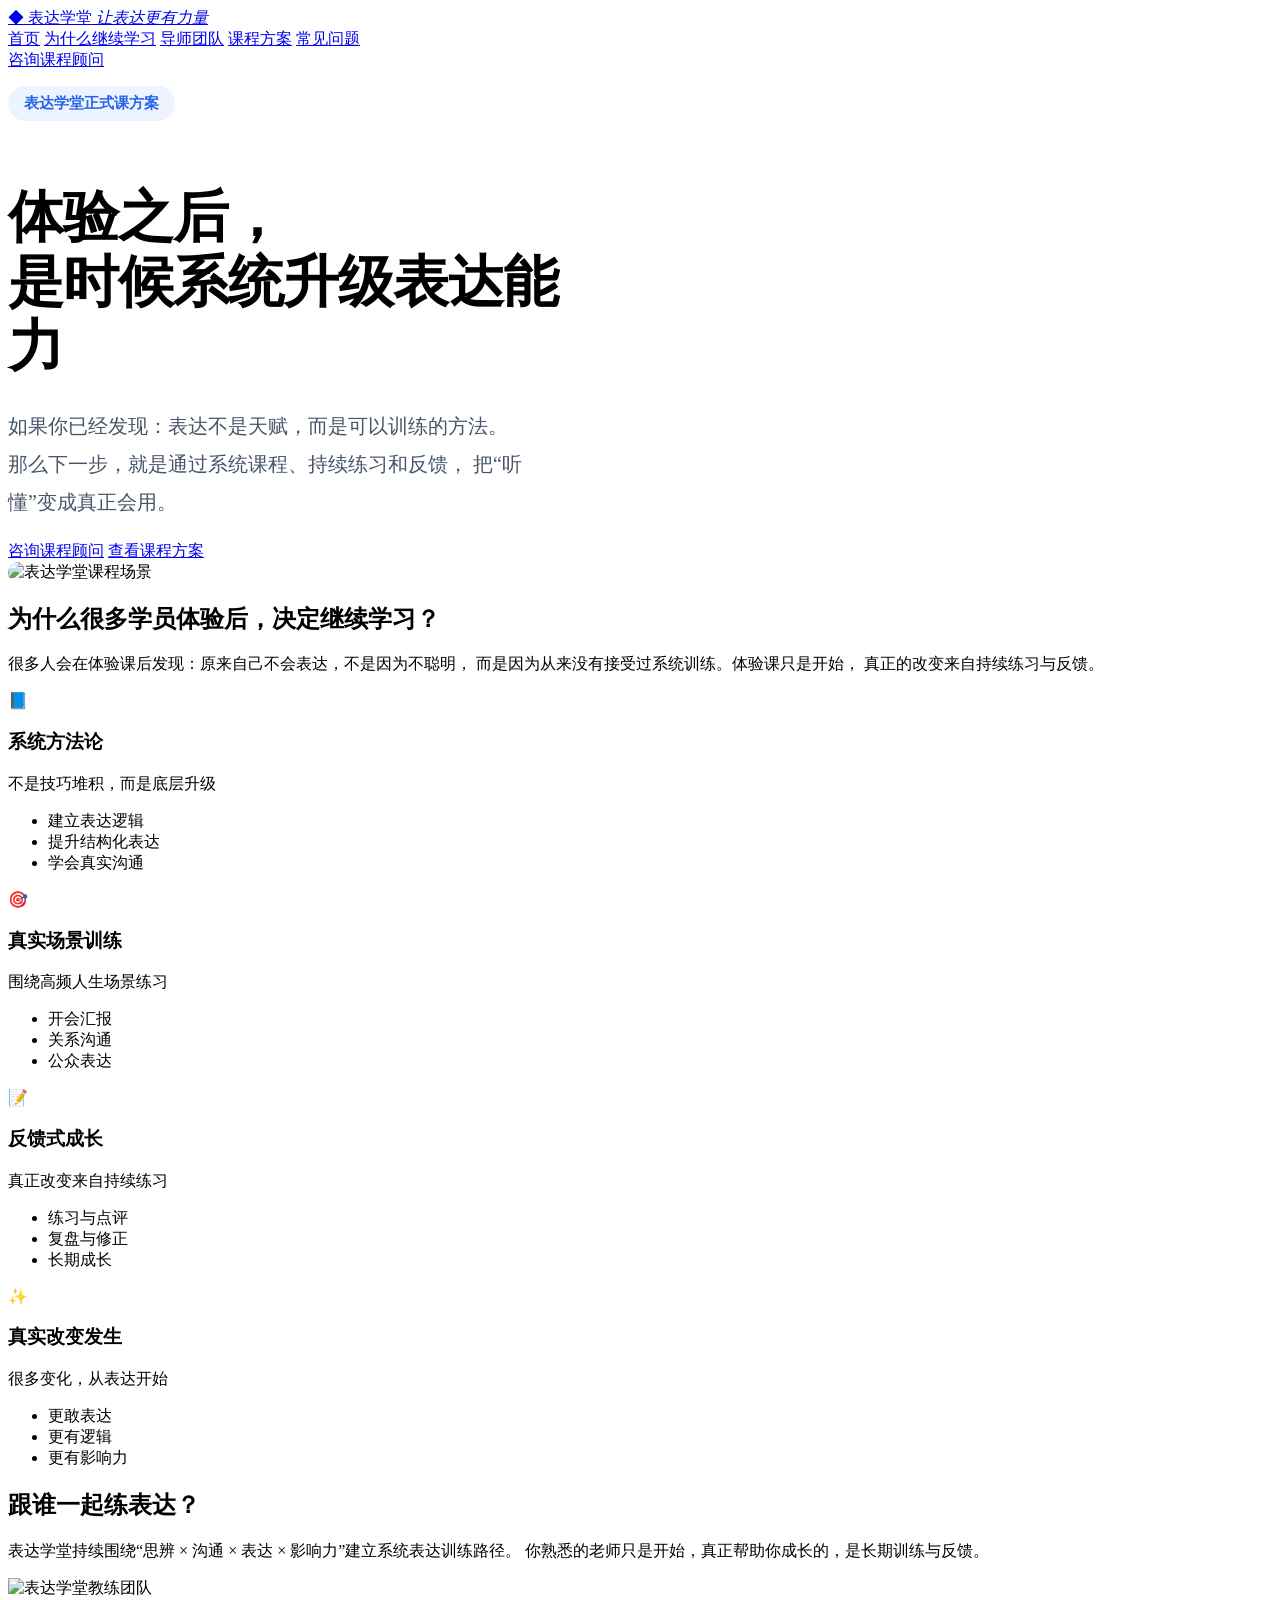
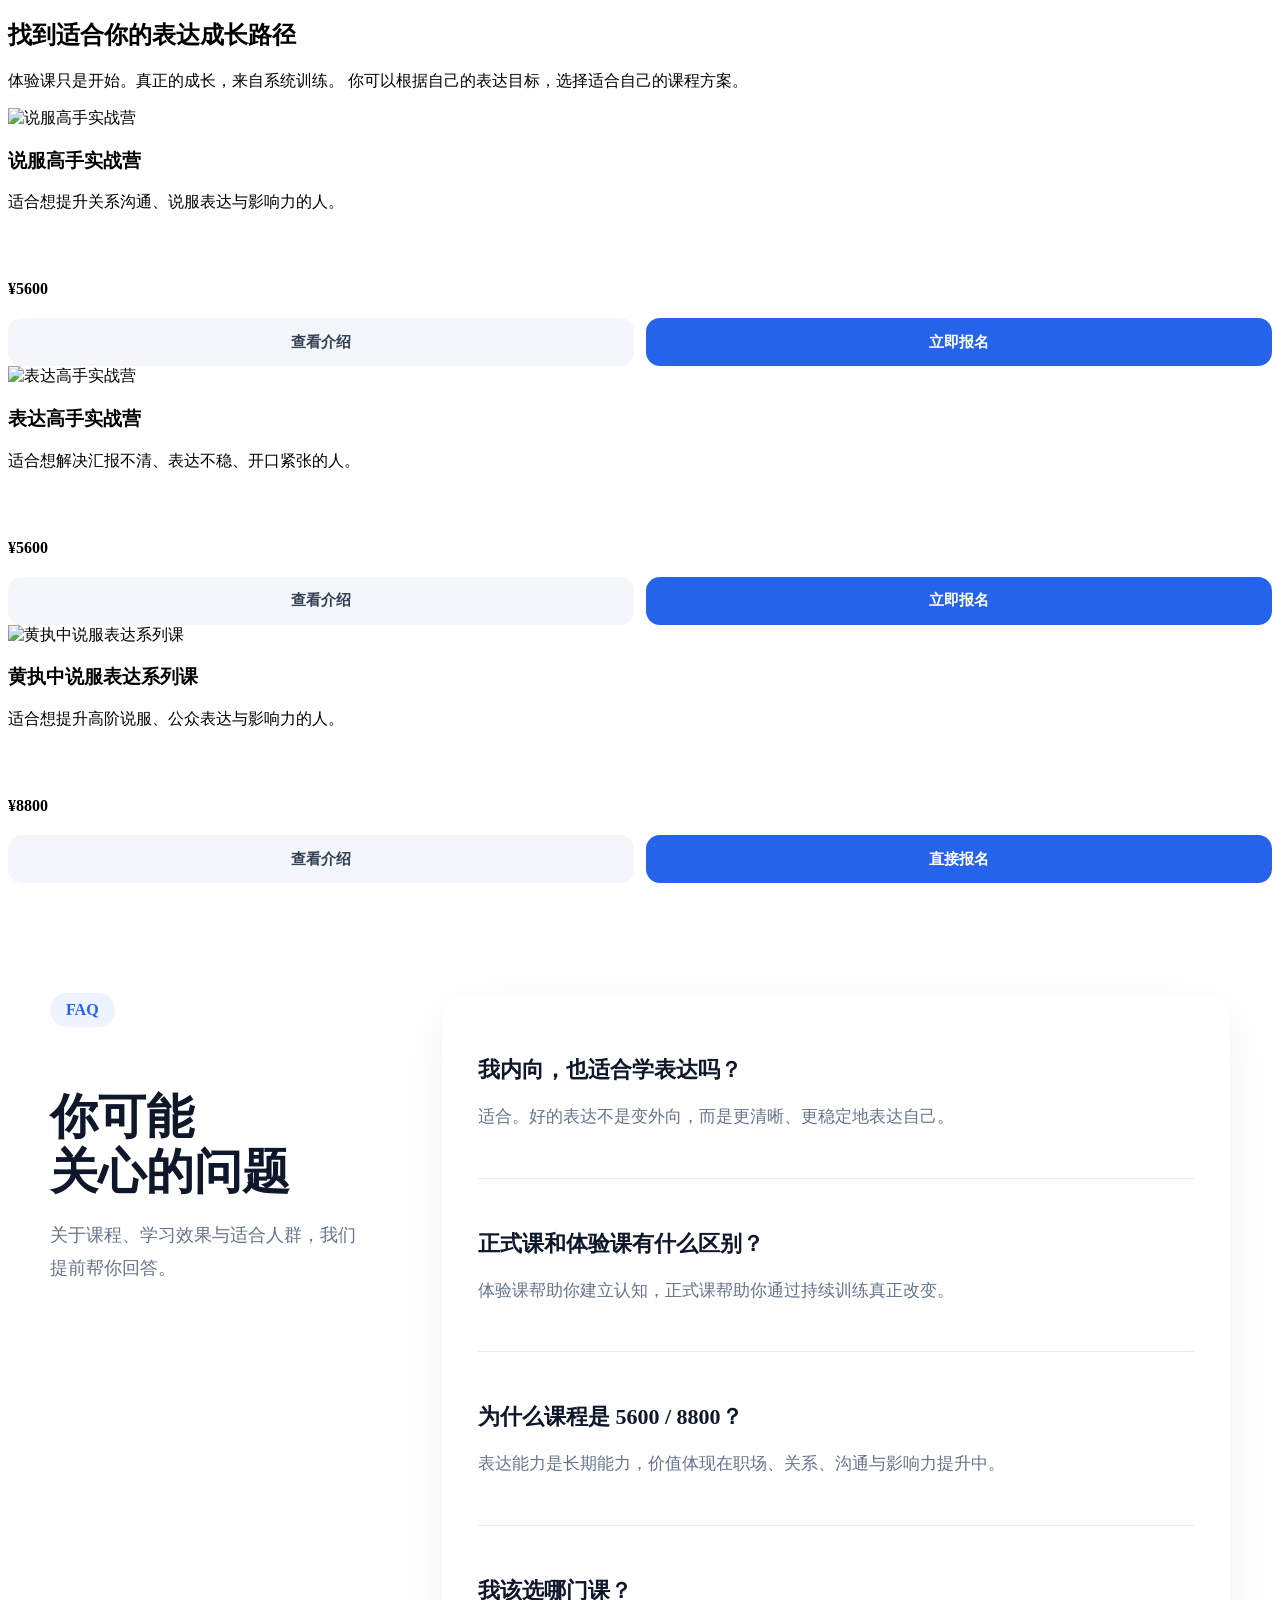
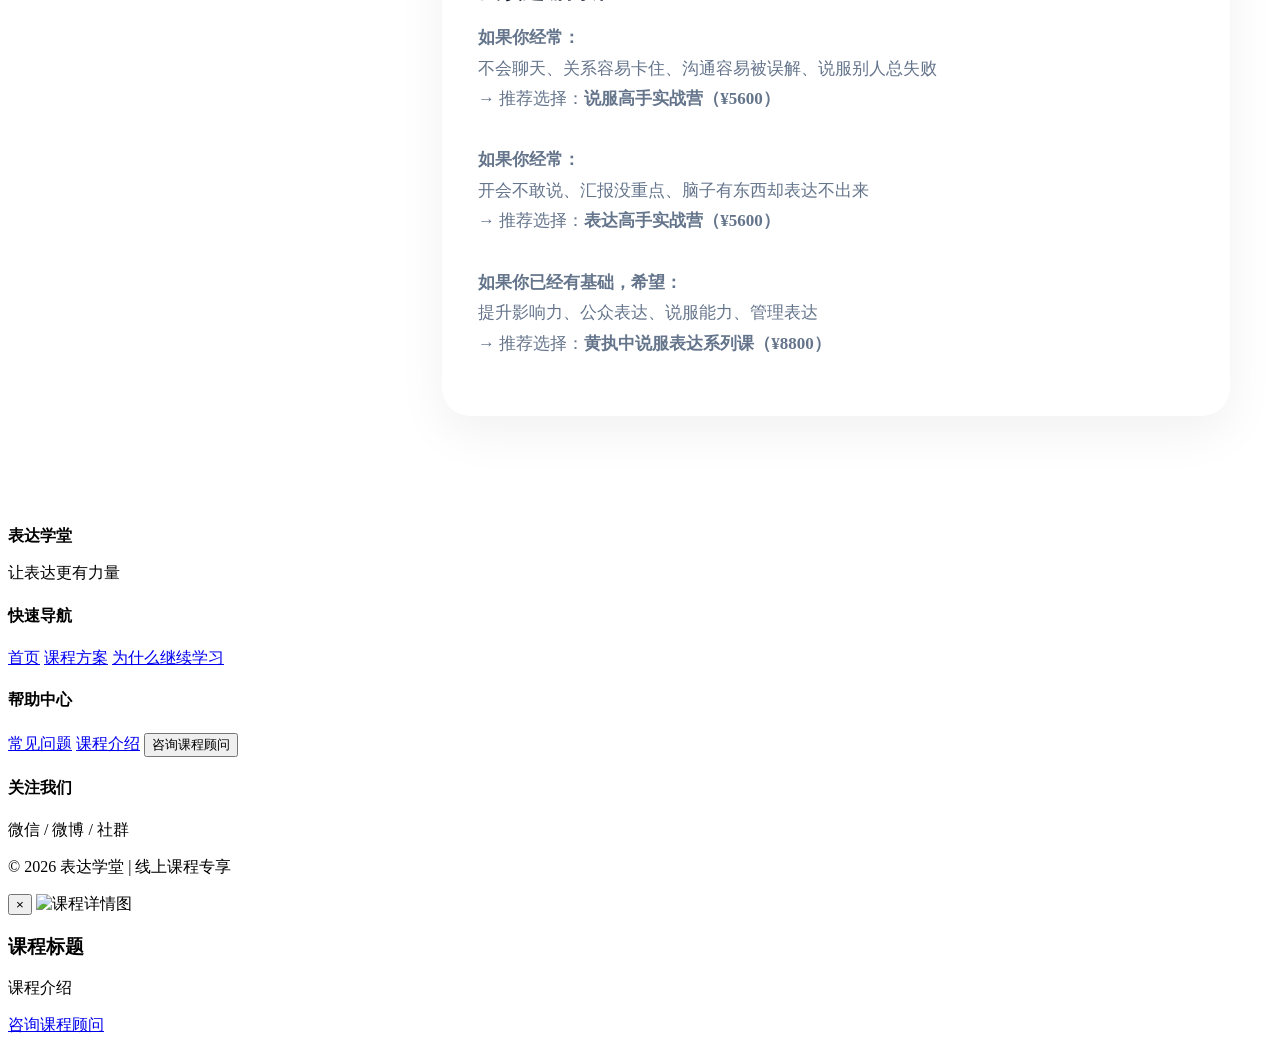
==== day3/index.html @ 8e0f0b2e "Create index.html" ====
<!DOCTYPE html>
<html lang="zh-CN">
<head>
  <meta charset="UTF-8" />
  <meta name="viewport" content="width=device-width, initial-scale=1.0" />
  <title>表达学堂｜表达成长课程方案</title>
  <link rel="stylesheet" href="css/style.css" />

  <style>
    .hero {
      align-items: center;
      gap: 80px;
    }

    .hero-text {
      max-width: 560px;
    }

    .hero-tag {
      display: inline-block;
      margin-bottom: 18px;
      padding: 8px 16px;
      border-radius: 999px;
      background: #eef4ff;
      color: #2563eb;
      font-weight: 700;
      font-size: 15px;
    }

    .hero-text h1 {
      font-size: 56px;
      line-height: 1.15;
      letter-spacing: -1px;
      margin-bottom: 28px;
    }

    .hero-text > p:not(.hero-tag) {
      font-size: 20px;
      line-height: 1.9;
      color: #475569;
      max-width: 520px;
    }

    .hero-img img {
      border-radius: 28px;
    }

    #wechatModal {
      position: fixed;
      inset: 0;
      background: rgba(0,0,0,.55);
      display: none;
      justify-content: center;
      align-items: center;
      z-index: 9999;
    }

    #wechatModal.show {
      display: flex;
    }

    #wechatModal .qr-modal {
      width: 420px;
      max-width: 92%;
      background: #fff;
      border-radius: 20px;
      padding: 36px;
      text-align: center;
      position: relative;
      box-shadow: 0 20px 60px rgba(0,0,0,.15);
    }

    #wechatModal h2 {
      font-size: 30px;
      margin-bottom: 12px;
      color: #111827;
    }

    .qr-subtitle {
      color: #6b7280;
      line-height: 1.8;
      margin-bottom: 24px;
    }

    .wechat-qr {
      width: 260px;
      border-radius: 20px;
      margin: 0 auto 20px;
      display: block;
      box-shadow: 0 8px 30px rgba(0,0,0,.08);
    }

    .scan-tip {
      background: #f4f7ff;
      padding: 16px;
      border-radius: 14px;
      line-height: 1.8;
      margin-bottom: 16px;
    }

    .safe-tip {
      color: #6b7280;
      font-size: 14px;
    }

    .course-card .card-actions {
      display: grid;
      grid-template-columns: 1fr 1fr;
      gap: 12px;
      margin-top: 20px;
    }

    .course-card .card-actions button,
    .course-card .card-actions a {
      min-height: 48px;
      border-radius: 14px;
      display: flex;
      align-items: center;
      justify-content: center;
      text-decoration: none;
      font-weight: 700;
      border: none;
      cursor: pointer;
      font-size: 15px;
    }

    .course-card .card-actions button {
      background: #f3f6fb;
      color: #334155;
    }

    .course-card .card-actions a {
      background: #2563eb;
      color: #fff;
    }

    .course-card .course-body p {
      min-height: 72px;
    }

    .faq {
      max-width: 1180px;
      margin: 110px auto;
      padding: 0 24px;
    }

    .faq-wrap {
      display: grid;
      grid-template-columns: 320px 1fr;
      gap: 72px;
      align-items: start;
    }

    .faq-tag {
      display: inline-block;
      padding: 8px 16px;
      background: #eef4ff;
      color: #2563eb;
      border-radius: 999px;
      font-weight: 700;
      margin-bottom: 22px;
    }

    .faq-left h2 {
      font-size: 48px;
      line-height: 1.15;
      margin-bottom: 20px;
      color: #0f172a;
    }

    .faq-left p {
      font-size: 18px;
      line-height: 1.8;
      color: #64748b;
    }

    .faq-list {
      background: #fff;
      border-radius: 28px;
      padding: 12px 36px;
      box-shadow: 0 16px 50px rgba(15,23,42,.06);
    }

    .faq-row {
      padding: 28px 0;
      border-bottom: 1px solid #e5eaf3;
    }

    .faq-row:last-child {
      border-bottom: none;
    }

    .faq-row h3 {
      font-size: 22px;
      margin-bottom: 10px;
      color: #0f172a;
    }

    .faq-row p {
      font-size: 17px;
      line-height: 1.8;
      color: #64748b;
    }

    @media (max-width: 900px) {
      .hero {
        gap: 40px;
      }

      .hero-text h1 {
        font-size: 40px;
      }

      .faq-wrap {
        grid-template-columns: 1fr;
        gap: 32px;
      }

      .faq-left h2 {
        font-size: 38px;
      }
    }
  </style>
</head>

<body>
  <header class="topbar">
    <div class="nav-wrap">
      <a class="brand" href="#home">
        <span class="brand-icon">◆</span>
        <span>表达学堂</span>
        <em>让表达更有力量</em>
      </a>

      <nav class="nav">
        <a href="#home">首页</a>
        <a href="#about">为什么继续学习</a>
        <a href="#cases">导师团队</a>
        <a href="#courses">课程方案</a>
        <a href="#faq">常见问题</a>
      </nav>

      <a class="login-btn" href="javascript:void(0)" onclick="openWechat()">咨询课程顾问</a>
    </div>
  </header>

  <main id="home">
    <section class="hero">
      <div class="hero-text">
        <p class="hero-tag">表达学堂正式课方案</p>

        <h1>体验之后，<br>是时候系统升级表达能力</h1>

        <p>
          如果你已经发现：表达不是天赋，而是可以训练的方法。
          那么下一步，就是通过系统课程、持续练习和反馈，
          把“听懂”变成真正会用。
        </p>

        <div class="hero-actions">
          <a class="primary-btn" href="javascript:void(0)" onclick="openWechat()">咨询课程顾问</a>
          <a class="ghost-btn" href="#courses">查看课程方案</a>
        </div>
      </div>

      <div class="hero-img">
        <img src="images/home-banner.jpg" alt="表达学堂课程场景">
      </div>
    </section>

    <section class="about" id="about">
      <h2>为什么很多学员体验后，决定继续学习？</h2>

      <p class="section-desc">
        很多人会在体验课后发现：原来自己不会表达，不是因为不聪明，
        而是因为从来没有接受过系统训练。体验课只是开始，
        真正的改变来自持续练习与反馈。
      </p>

      <div class="features">
        <div class="feature">
          <span>📘</span>
          <h3>系统方法论</h3>
          <p>不是技巧堆积，而是底层升级</p>
          <ul>
            <li>建立表达逻辑</li>
            <li>提升结构化表达</li>
            <li>学会真实沟通</li>
          </ul>
        </div>

        <div class="feature">
          <span>🎯</span>
          <h3>真实场景训练</h3>
          <p>围绕高频人生场景练习</p>
          <ul>
            <li>开会汇报</li>
            <li>关系沟通</li>
            <li>公众表达</li>
          </ul>
        </div>

        <div class="feature">
          <span>📝</span>
          <h3>反馈式成长</h3>
          <p>真正改变来自持续练习</p>
          <ul>
            <li>练习与点评</li>
            <li>复盘与修正</li>
            <li>长期成长</li>
          </ul>
        </div>

        <div class="feature">
          <span>✨</span>
          <h3>真实改变发生</h3>
          <p>很多变化，从表达开始</p>
          <ul>
            <li>更敢表达</li>
            <li>更有逻辑</li>
            <li>更有影响力</li>
          </ul>
        </div>
      </div>
    </section>

    <section class="coach-team" id="cases">
      <h2>跟谁一起练表达？</h2>

      <p class="section-desc">
        表达学堂持续围绕“思辨 × 沟通 × 表达 × 影响力”建立系统表达训练路径。
        你熟悉的老师只是开始，真正帮助你成长的，是长期训练与反馈。
      </p>

      <div class="coach-team-card">
        <img src="images/coach-team.jpg" alt="表达学堂教练团队">
      </div>
    </section>

    <section class="courses" id="courses">
      <h2>找到适合你的表达成长路径</h2>

      <p class="section-desc">
        体验课只是开始。真正的成长，来自系统训练。
        你可以根据自己的表达目标，选择适合自己的课程方案。
      </p>

      <div class="course-grid">
        <article class="course-card">
          <img src="images/shuofu.jpg" alt="说服高手实战营">
          <div class="course-body">
            <h3>说服高手实战营</h3>
            <p>适合想提升关系沟通、说服表达与影响力的人。</p>
            <strong>¥5600</strong>

            <div class="card-actions">
              <button onclick="openCourse(0)">查看介绍</button>
              <a href="https://s.bluedothub.cn/VM5bxbV" target="_blank">立即报名</a>
            </div>
          </div>
        </article>

        <article class="course-card">
          <img src="images/biaoda.jpg" alt="表达高手实战营">
          <div class="course-body">
            <h3>表达高手实战营</h3>
            <p>适合想解决汇报不清、表达不稳、开口紧张的人。</p>
            <strong>¥5600</strong>

            <div class="card-actions">
              <button onclick="openCourse(1)">查看介绍</button>
              <a href="https://s.bluedothub.cn/Vd4vapV" target="_blank">立即报名</a>
            </div>
          </div>
        </article>

        <article class="course-card">
          <img src="images/huang.jpg" alt="黄执中说服表达系列课">
          <div class="course-body">
            <h3>黄执中说服表达系列课</h3>
            <p>适合想提升高阶说服、公众表达与影响力的人。</p>
            <strong>¥8800</strong>

            <div class="card-actions">
              <button onclick="openCourse(2)">查看介绍</button>
              <a href="https://s.bluedothub.cn/Ea4LaaK" target="_blank">直接报名</a>
            </div>
          </div>
        </article>
      </div>
    </section>

    <section class="faq" id="faq">
      <div class="faq-wrap">
        <div class="faq-left">
          <span class="faq-tag">FAQ</span>
          <h2>你可能<br>关心的问题</h2>
          <p>关于课程、学习效果与适合人群，我们提前帮你回答。</p>
        </div>

        <div class="faq-list">
          <div class="faq-row">
            <h3>我内向，也适合学表达吗？</h3>
            <p>适合。好的表达不是变外向，而是更清晰、更稳定地表达自己。</p>
          </div>

          <div class="faq-row">
            <h3>正式课和体验课有什么区别？</h3>
            <p>体验课帮助你建立认知，正式课帮助你通过持续训练真正改变。</p>
          </div>

          <div class="faq-row">
            <h3>为什么课程是 5600 / 8800？</h3>
            <p>表达能力是长期能力，价值体现在职场、关系、沟通与影响力提升中。</p>
          </div>

<div class="faq-row">
  <h3>我该选哪门课？</h3>

  <p>
    <strong>如果你经常：</strong><br>
    不会聊天、关系容易卡住、沟通容易被误解、说服别人总失败<br>
    → 推荐选择：<strong>说服高手实战营（¥5600）</strong>
    <br><br>

    <strong>如果你经常：</strong><br>
    开会不敢说、汇报没重点、脑子有东西却表达不出来<br>
    → 推荐选择：<strong>表达高手实战营（¥5600）</strong>
    <br><br>

    <strong>如果你已经有基础，希望：</strong><br>
    提升影响力、公众表达、说服能力、管理表达<br>
    → 推荐选择：<strong>黄执中说服表达系列课（¥8800）</strong>
  </p>
</div>

        </div>
      </div>
    </section>
  </main>

  <footer class="footer" id="contact">
    <div class="footer-brand">
      <strong>表达学堂</strong>
      <p>让表达更有力量</p>
    </div>

    <div>
      <h4>快速导航</h4>
      <a href="#home">首页</a>
      <a href="#courses">课程方案</a>
      <a href="#about">为什么继续学习</a>
    </div>

    <div>
      <h4>帮助中心</h4>
      <a href="#faq">常见问题</a>
      <a href="#courses">课程介绍</a>
     <button
  id="modalBuy"
  class="primary-btn"
  type="button"
  onclick="event.preventDefault(); event.stopPropagation(); closeCourse(); openWechat();">
  咨询课程顾问
</button>
    </div>

    <div>
      <h4>关注我们</h4>
      <p>微信 / 微博 / 社群</p>
    </div>

    <p class="copyright">© 2026 表达学堂 | 线上课程专享</p>
  </footer>

  <div class="modal" id="courseModal" aria-hidden="true">
    <div class="modal-card">
      <button class="modal-close" onclick="closeCourse()">×</button>
      <img id="modalImage" src="images/shuofu-detail.jpg" alt="课程详情图">
      <h3 id="modalTitle">课程标题</h3>
      <p id="modalText">课程介绍</p>
      <a id="modalBuy" class="primary-btn" href="javascript:void(0)" onclick="openWechat()">咨询课程顾问</a>
    </div>
  </div>

  <div class="modal" id="wechatModal" aria-hidden="true">
    <div class="modal-card qr-modal">
      <button class="modal-close" onclick="closeWechat()">×</button>

      <h2>添加课程顾问</h2>

      <p class="qr-subtitle">
        咨询适合你的课程方案<br>
        获取学习建议与报名指引
      </p>

      <img src="images/wechat-qr.png" alt="课程顾问二维码" class="wechat-qr">

      <div class="scan-tip">
        <strong>扫码方式：</strong><br>
        微信扫码添加<br>
        或长按保存二维码后微信识别
      </div>

      <div class="safe-tip">🔒 仅用于课程咨询，不会骚扰</div>
    </div>
  </div>

  <script src="js/script.js"></script>

  <script>
    function openWechat() {
      const modal = document.getElementById('wechatModal');
      modal.classList.add('show');
      modal.setAttribute('aria-hidden', 'false');
    }

    function closeWechat() {
      const modal = document.getElementById('wechatModal');
      modal.classList.remove('show');
      modal.setAttribute('aria-hidden', 'true');
    }

    window.addEventListener('click', function(e) {
      const wechatModal = document.getElementById('wechatModal');
      if (e.target === wechatModal) {
        closeWechat();
      }
    });
  </script>
</body>
</html>
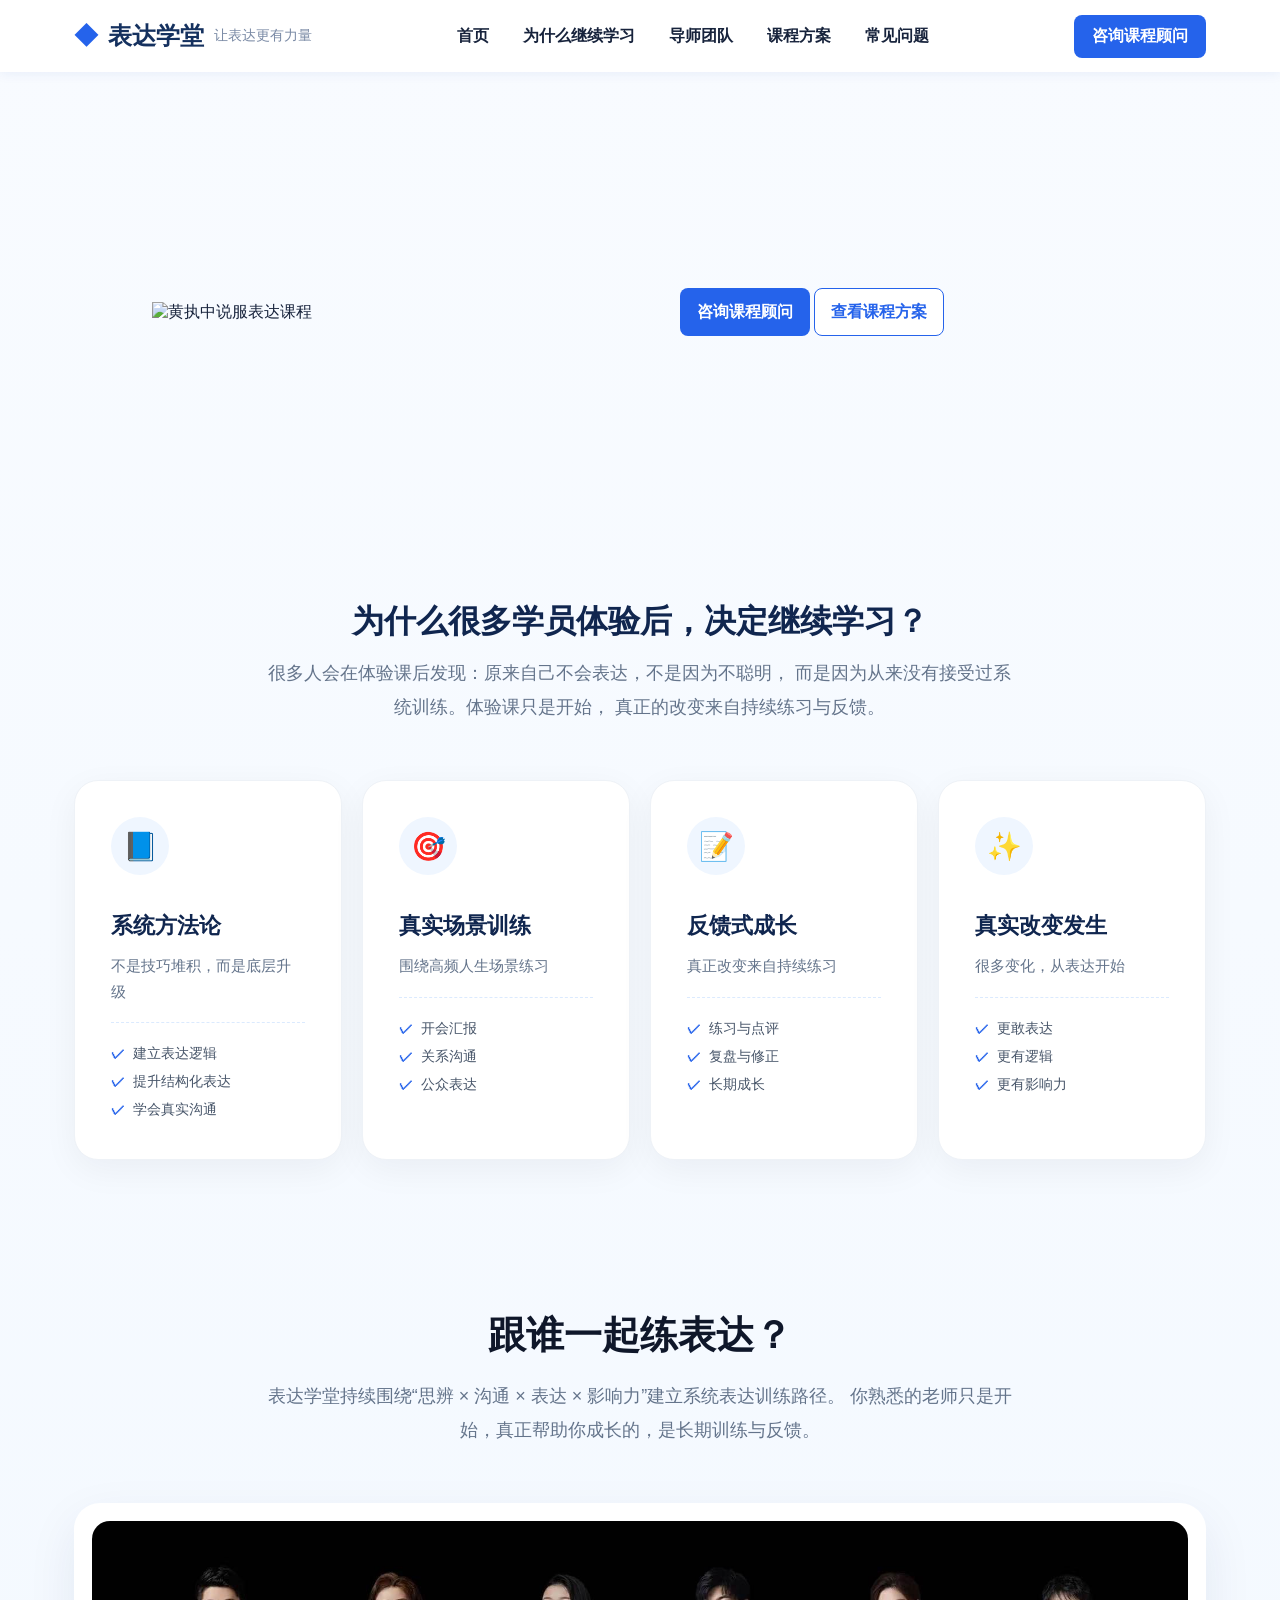
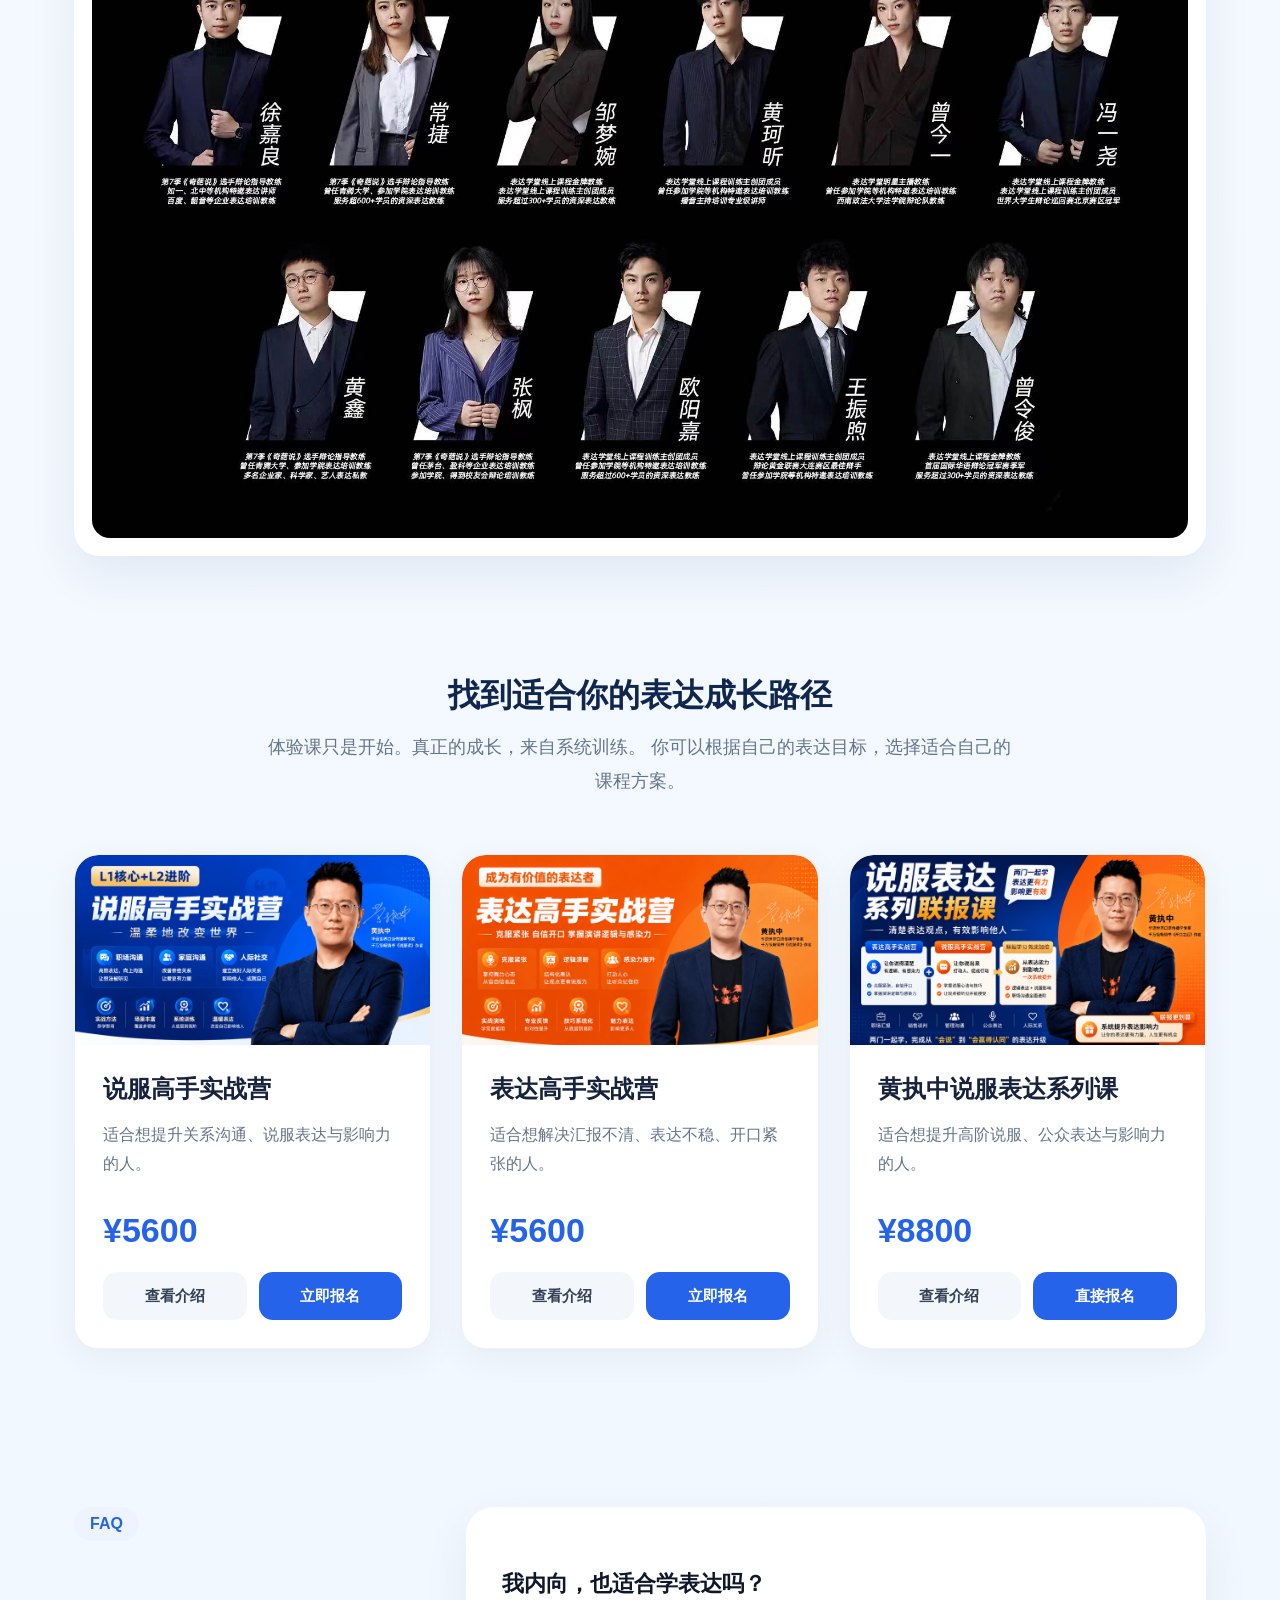
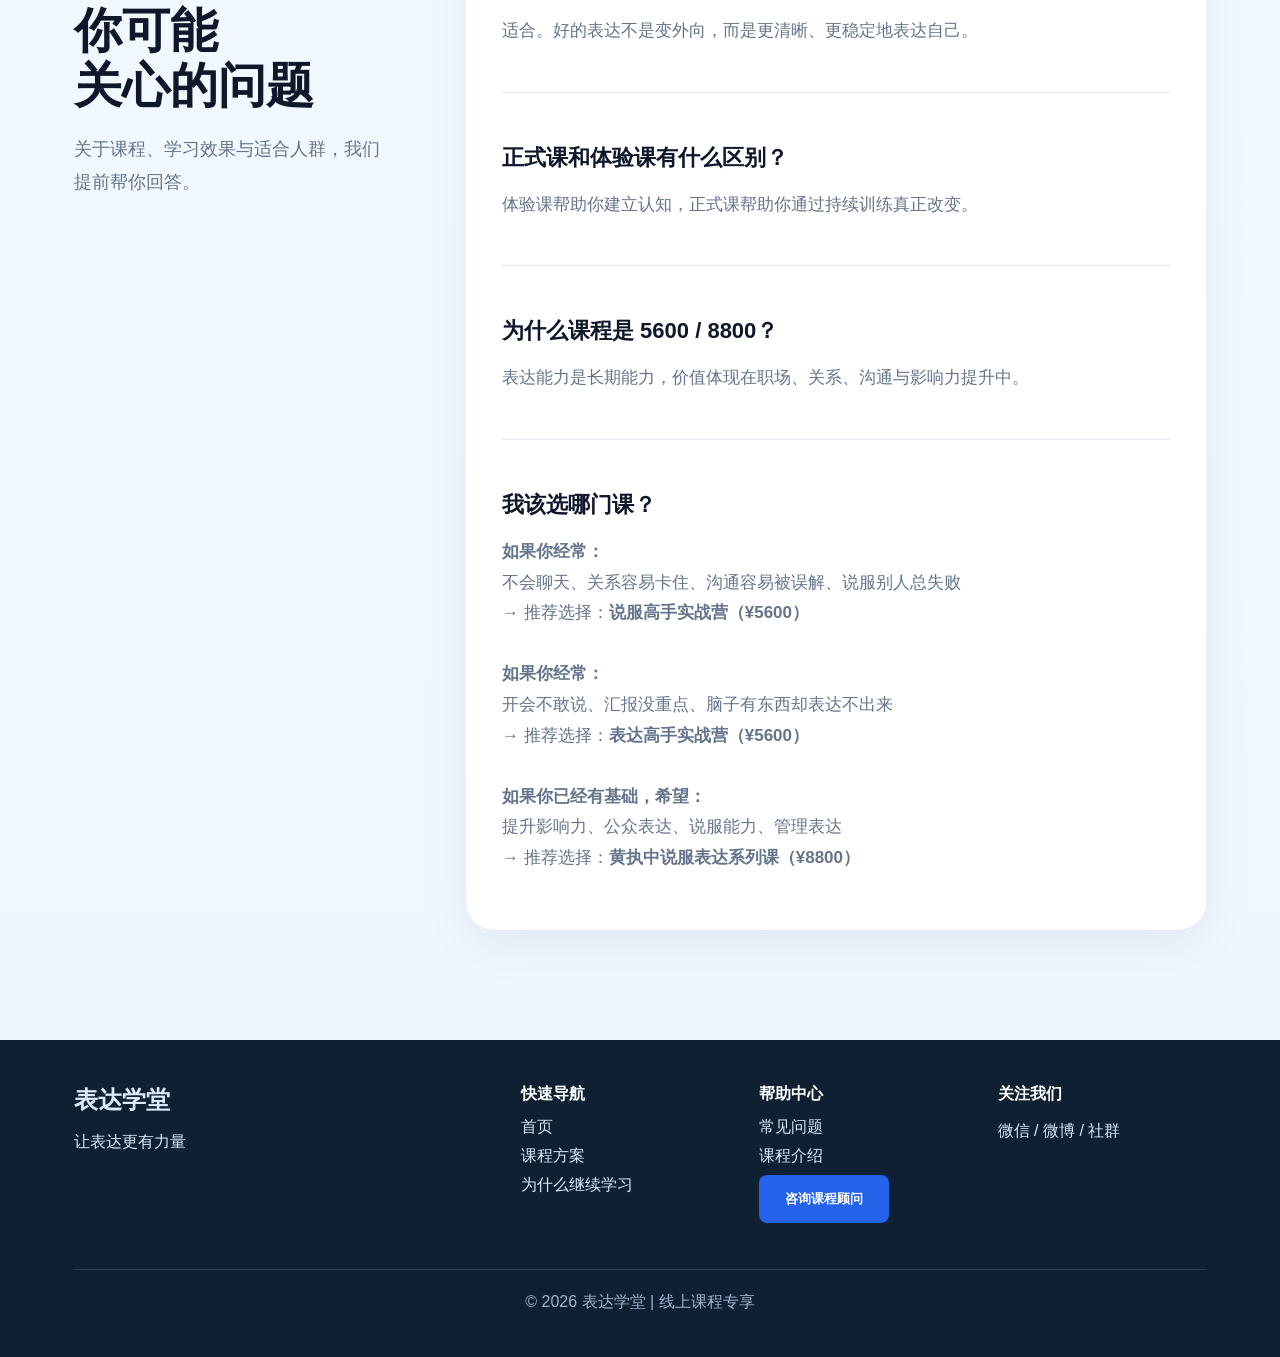
==== commit b7282efa: "Add files via upload" ====
--- a/day3/index.html
+++ b/day3/index.html
@@ -246,28 +246,17 @@
   </header>
 
   <main id="home">
-    <section class="hero">
-      <div class="hero-text">
-        <p class="hero-tag">表达学堂正式课方案</p>
-
-        <h1>体验之后，<br>是时候系统升级表达能力</h1>
-
-        <p>
-          如果你已经发现：表达不是天赋，而是可以训练的方法。
-          那么下一步，就是通过系统课程、持续练习和反馈，
-          把“听懂”变成真正会用。
-        </p>
-
-        <div class="hero-actions">
-          <a class="primary-btn" href="javascript:void(0)" onclick="openWechat()">咨询课程顾问</a>
-          <a class="ghost-btn" href="#courses">查看课程方案</a>
-        </div>
-      </div>
-
-      <div class="hero-img">
-        <img src="images/home-banner.jpg" alt="表达学堂课程场景">
-      </div>
-    </section>
+  
+<section class="hero poster-hero">
+  <img src="images/hero-huang.png" alt="黄执中说服表达课程">
+
+  <div class="poster-actions">
+    <a class="primary-btn" href="javascript:void(0)" onclick="openWechat()">咨询课程顾问</a>
+    <a class="ghost-btn" href="#courses">查看课程方案</a>
+  </div>
+</section>
+
+
 
     <section class="about" id="about">
       <h2>为什么很多学员体验后，决定继续学习？</h2>
--- a/day3/css/style.css
+++ b/day3/css/style.css
@@ -0,0 +1,963 @@
+:root {
+    --blue: #2563eb;
+    --deep: #0f2b5f;
+    --text: #17233c;
+    --muted: #64748b;
+    --bg: #f5f9ff;
+    --card: #fff;
+}
+
+* {
+    box-sizing: border-box;
+}
+
+html {
+    scroll-behavior: smooth;
+}
+
+body {
+    margin: 0;
+    font-family: -apple-system, BlinkMacSystemFont, "Segoe UI", "Microsoft YaHei", Arial, sans-serif;
+    color: var(--text);
+    background: linear-gradient(180deg, #f8fbff, #eef6ff);
+}
+
+a {
+    text-decoration: none;
+}
+
+.topbar {
+    position: sticky;
+    top: 0;
+    background: rgba(255,255,255,.92);
+    backdrop-filter: blur(10px);
+    z-index: 10;
+    box-shadow: 0 1px 12px rgba(30,64,175,.08);
+}
+
+.nav-wrap {
+    max-width: 1180px;
+    margin: auto;
+    height: 72px;
+    padding: 0 24px;
+    display: flex;
+    align-items: center;
+    justify-content: space-between;
+}
+
+.brand {
+    display: flex;
+    align-items: center;
+    gap: 10px;
+    color: #15315f;
+    font-weight: 800;
+    font-size: 24px;
+}
+
+.brand-icon {
+    color: var(--blue);
+    font-size: 24px;
+}
+
+.brand em {
+    font-size: 14px;
+    color: #7a8aa5;
+    font-style: normal;
+    font-weight: 500;
+}
+
+.nav {
+    display: flex;
+    gap: 34px;
+}
+
+.nav a {
+    color: #17233c;
+    font-weight: 700;
+}
+
+.nav a:hover {
+    color: var(--blue);
+}
+
+.login-btn {
+    background: var(--blue);
+    color: white;
+    padding: 11px 18px;
+    border-radius: 8px;
+    font-weight: 700;
+}
+
+.hero {
+    max-width: 1180px;
+    margin: 0 auto;
+    min-height: 480px;
+    padding: 70px 24px 45px;
+    display: grid;
+    grid-template-columns: 1fr 1fr;
+    align-items: center;
+    gap: 40px;
+}
+
+.hero-text h1 {
+    font-size: 46px;
+    line-height: 1.2;
+    margin: 0 0 22px;
+    color: #0f2448;
+}
+
+.hero-text p {
+    font-size: 18px;
+    line-height: 1.9;
+    color: #40506b;
+    max-width: 580px;
+}
+
+.hero-actions {
+    display: flex;
+    gap: 18px;
+    margin-top: 30px;
+}
+
+.primary-btn,
+.ghost-btn {
+    display: inline-flex;
+    align-items: center;
+    justify-content: center;
+    min-width: 130px;
+    height: 48px;
+    border-radius: 8px;
+    font-weight: 800;
+}
+
+.primary-btn {
+    background: var(--blue);
+    color: #fff;
+}
+
+.ghost-btn {
+    color: var(--blue);
+    border: 1px solid var(--blue);
+    background: white;
+}
+
+.hero-img img {
+    width: 100%;
+    filter: drop-shadow(0 20px 35px rgba(37,99,235,.12));
+}
+
+.about,
+.courses {
+    max-width: 1180px;
+    margin: 0 auto;
+    padding: 48px 24px;
+    text-align: center;
+}
+
+.about h2,
+.courses h2 {
+    font-size: 32px;
+    margin: 0 0 12px;
+    color: #10264f;
+}
+
+.section-desc {
+    max-width: 820px;
+    margin: 0 auto 36px;
+    color: #52627a;
+    line-height: 1.9;
+}
+
+.features {
+    display: grid;
+    grid-template-columns: repeat(4,1fr);
+    gap: 20px;
+}
+
+.feature {
+    background: rgba(255,255,255,.78);
+    border-radius: 18px;
+    padding: 26px;
+    box-shadow: 0 10px 35px rgba(30,64,175,.07);
+}
+
+.feature span {
+    font-size: 34px;
+}
+
+.feature h3 {
+    margin: 12px 0 8px;
+}
+
+.feature p {
+    margin: 0;
+    color: #64748b;
+}
+
+.course-grid {
+    display: grid;
+    grid-template-columns: repeat(3,1fr);
+    gap: 30px;
+    text-align: left;
+}
+
+.course-card {
+    background: white;
+    border-radius: 14px;
+    overflow: hidden;
+    box-shadow: 0 14px 34px rgba(30,64,175,.13);
+    transition: .25s;
+}
+
+.course-card:hover {
+    transform: translateY(-7px);
+}
+
+.course-card > img {
+    width: 100%;
+    height: 190px;
+    object-fit: cover;
+    display: block;
+}
+
+.course-body {
+    padding: 22px;
+}
+
+.course-body h3 {
+    font-size: 22px;
+    margin: 0 0 10px;
+}
+
+.course-body p {
+    color: #58677f;
+    line-height: 1.7;
+    min-height: 58px;
+}
+
+.course-body strong {
+    display: block;
+    color: #ef4444;
+    font-size: 20px;
+    margin-bottom: 18px;
+}
+
+.card-actions {
+    display: grid;
+    grid-template-columns: 1fr 1fr;
+    gap: 14px;
+}
+
+.card-actions button,
+.card-actions a {
+    height: 44px;
+    border-radius: 8px;
+    font-weight: 800;
+    cursor: pointer;
+    text-align: center;
+    line-height: 44px;
+}
+
+.card-actions button {
+    border: 1px solid var(--blue);
+    color: var(--blue);
+    background: #fff;
+}
+
+.card-actions a {
+    background: var(--blue);
+    color: #fff;
+}
+
+.more-btn {
+    display: inline-block;
+    margin-top: 32px;
+    border: 1px solid var(--blue);
+    color: var(--blue);
+    background: white;
+    border-radius: 8px;
+    padding: 13px 28px;
+    font-weight: 800;
+}
+
+.cta {
+    margin-top: 20px;
+    background: linear-gradient(90deg,#0b5cff,#2563eb);
+    color: white;
+    padding: 36px calc((100% - 1180px)/2 + 24px);
+    display: flex;
+    align-items: center;
+    justify-content: space-between;
+}
+
+.cta div {
+    display: flex;
+    align-items: center;
+    gap: 18px;
+}
+
+.cta span {
+    font-size: 48px;
+}
+
+.cta h2 {
+    margin: 0 0 6px;
+}
+
+.cta p {
+    margin: 0;
+    opacity: .9;
+}
+
+.cta a {
+    background: white;
+    color: var(--blue);
+    font-weight: 900;
+    border-radius: 8px;
+    padding: 14px 38px;
+}
+
+.footer {
+    background: #102033;
+    color: #dbeafe;
+    padding: 44px calc((100% - 1180px)/2 + 24px) 28px;
+    display: grid;
+    grid-template-columns: 2fr 1fr 1fr 1fr;
+    gap: 30px;
+}
+
+.footer strong {
+    font-size: 24px;
+}
+
+.footer a {
+    display: block;
+    color: #dbeafe;
+    margin: 8px 0;
+}
+
+.footer h4 {
+    margin: 0 0 12px;
+    color: #fff;
+}
+
+.copyright {
+    grid-column: 1/-1;
+    text-align: center;
+    border-top: 1px solid rgba(255,255,255,.12);
+    padding-top: 22px;
+    color: #9fb1cf;
+}
+
+/* 弹窗：支持长图上下滚动 */
+.modal {
+    position: fixed;
+    inset: 0;
+    background: rgba(5,15,35,.72);
+    display: none;
+    align-items: flex-start;
+    justify-content: center;
+    z-index: 99;
+    padding: 40px 22px;
+    overflow-y: auto;
+}
+
+.modal.show {
+    display: flex;
+}
+
+.modal-card {
+    position: relative;
+    background: white;
+    border-radius: 18px;
+    max-width: 900px;
+    width: 100%;
+    padding: 22px;
+    text-align: center;
+    box-shadow: 0 24px 70px rgba(0,0,0,.28);
+    margin: 0 auto;
+}
+
+.modal-card img {
+    width: 100%;
+    height: auto;
+    max-height: none;
+    object-fit: contain;
+    border-radius: 14px;
+    display: block;
+}
+
+.modal-card h3 {
+    font-size: 26px;
+    margin: 18px 0 8px;
+}
+
+.modal-card p {
+    color: #53627c;
+    line-height: 1.8;
+}
+
+.modal-close {
+    position: absolute;
+    right: 16px;
+    top: 12px;
+    width: 38px;
+    height: 38px;
+    border: 0;
+    border-radius: 50%;
+    background: #eff6ff;
+    color: #1e40af;
+    font-size: 26px;
+    cursor: pointer;
+    z-index: 100;
+}
+
+@media(max-width:900px) {
+    .nav {
+        display: none;
+    }
+
+    .hero {
+        grid-template-columns: 1fr;
+    }
+
+    .hero-text h1 {
+        font-size: 36px;
+    }
+
+    .features,
+    .course-grid {
+        grid-template-columns: 1fr;
+    }
+
+    .cta,
+    .cta div {
+        display: block;
+        text-align: center;
+    }
+
+    .cta a {
+        display: inline-block;
+        margin-top: 20px;
+    }
+
+    .footer {
+        grid-template-columns: 1fr;
+    }
+
+    .brand em {
+        display: none;
+    }
+}
+
+.feature {
+    text-align: left;
+    padding: 28px;
+}
+
+.feature span {
+    display: inline-flex;
+    width: 58px;
+    height: 58px;
+    align-items: center;
+    justify-content: center;
+    background: #eff6ff;
+    border-radius: 50%;
+    font-size: 28px;
+    margin-bottom: 18px;
+}
+
+.feature h3 {
+    font-size: 22px;
+    color: #10264f;
+    margin: 0 0 10px;
+}
+
+.feature p {
+    font-size: 15px;
+    line-height: 1.7;
+    color: #64748b;
+    margin-bottom: 18px;
+}
+
+.feature ul {
+    list-style: none;
+    padding: 16px 0 0;
+    margin: 0;
+    border-top: 1px dashed #dbeafe;
+}
+
+.feature li {
+    font-size: 14px;
+    color: #475569;
+    line-height: 2;
+}
+
+.feature li::before {
+    content: "✓";
+    color: #2563eb;
+    font-weight: 900;
+    margin-right: 8px;
+}
+
+.coach-team {
+    max-width: 1180px;
+    margin: 0 auto;
+    padding: 70px 24px;
+    text-align: center;
+}
+
+.coach-team-card {
+    margin-top: 40px;
+    background: white;
+    border-radius: 26px;
+    overflow: hidden;
+    padding: 18px;
+    box-shadow: 0 18px 50px rgba(15,43,95,.08);
+}
+
+.coach-team-card img {
+    width: 100%;
+    display: block;
+    border-radius: 18px;
+}
+
+```css
+/* =========
+整体优化
+========= */
+
+body {
+  background: #f8fafc;
+}
+
+/* =========
+Hero升级
+========= */
+
+.hero {
+  padding: 90px 8%;
+  gap: 60px;
+}
+
+.hero-text h1 {
+  font-size: 54px;
+  line-height: 1.25;
+  color: #0f172a;
+  margin-bottom: 24px;
+  font-weight: 800;
+}
+
+.hero-text p {
+  font-size: 18px;
+  line-height: 1.9;
+  color: #475569;
+  max-width: 620px;
+}
+
+.hero-img img {
+  border-radius: 28px;
+  box-shadow: 0 30px 60px rgba(15,23,42,.12);
+}
+
+/* =========
+Section标题统一
+========= */
+
+section h2 {
+  font-size: 38px;
+  font-weight: 800;
+  color: #0f172a;
+  margin-bottom: 18px;
+}
+
+.section-desc {
+  font-size: 18px;
+  line-height: 1.9;
+  color: #64748b;
+  max-width: 760px;
+  margin: 0 auto 56px;
+}
+
+/* =========
+卡片统一高级感
+========= */
+
+.feature,
+.course-card {
+  background: #fff;
+  border-radius: 24px;
+  border: 1px solid #eef2f7;
+  box-shadow: 0 10px 35px rgba(15,23,42,.05);
+  transition: .3s ease;
+}
+
+.feature:hover,
+.course-card:hover {
+  transform: translateY(-6px);
+  box-shadow: 0 24px 50px rgba(15,23,42,.08);
+}
+
+.feature {
+  padding: 36px;
+}
+
+.feature h3 {
+  font-size: 22px;
+  margin: 18px 0 12px;
+}
+
+.feature p {
+  color: #64748b;
+}
+
+/* =========
+课程区升级
+========= */
+
+.course-card img {
+  border-radius: 24px 24px 0 0;
+}
+
+.course-body {
+  padding: 28px;
+}
+
+.course-body h3 {
+  font-size: 24px;
+  margin-bottom: 14px;
+}
+
+.course-body p {
+  color: #64748b;
+  line-height: 1.8;
+  min-height: 110px;
+}
+
+.course-body strong {
+  display: block;
+  font-size: 34px;
+  color: #2563eb;
+  margin: 18px 0 22px;
+}
+
+/* =========
+按钮优化
+========= */
+
+.card-actions {
+  display: flex;
+  flex-direction: column;
+  gap: 12px;
+}
+
+.card-actions a,
+.card-actions button {
+  border: none;
+  border-radius: 14px;
+  padding: 16px 18px;
+  font-size: 16px;
+  font-weight: 600;
+  cursor: pointer;
+  transition: .2s;
+  text-align: center;
+}
+
+/* 咨询按钮（主） */
+
+.card-actions a:first-of-type {
+  background: #2563eb;
+  color: #fff;
+}
+
+.card-actions a:first-of-type:hover {
+  background: #1d4ed8;
+}
+
+/* 报名按钮（次） */
+
+.card-actions a:last-of-type {
+  background: #eff6ff;
+  color: #2563eb;
+}
+
+.card-actions a:last-of-type:hover {
+  background: #dbeafe;
+}
+
+/* 查看介绍 */
+
+.card-actions button {
+  background: #f8fafc;
+  color: #475569;
+}
+
+.card-actions button:hover {
+  background: #eef2ff;
+}
+
+/* =========
+CTA升级
+========= */
+
+.cta {
+  margin: 80px auto 0;
+  width: 100%;
+  padding: 36px 8%;
+  background: linear-gradient(135deg, #2563eb, #1e40af);
+  color: white;
+  border-radius: 0;
+  display: flex;
+  align-items: center;
+  justify-content: space-between;
+  gap: 32px;
+}
+
+.cta h2 {
+  color: white;
+  font-size: 28px;
+  line-height: 1.4;
+  margin: 0 0 10px;
+}
+
+.cta p {
+  color: rgba(255,255,255,.82);
+  font-size: 16px;
+  margin: 0;
+}
+
+.cta a {
+  background: white;
+  color: #2563eb;
+  border-radius: 12px;
+  padding: 16px 28px;
+  font-weight: 700;
+  white-space: nowrap;
+}
+
+@media (max-width: 768px) {
+  .cta {
+    flex-direction: column;
+    align-items: flex-start;
+    padding: 36px 24px;
+  }
+
+  .cta a {
+    width: 100%;
+    text-align: center;
+  }
+}
+
+.cta h2 {
+  color: white;
+}
+
+.cta p {
+  color: rgba(255,255,255,.8);
+}
+
+.cta a {
+  background: white;
+  color: #2563eb;
+  border-radius: 14px;
+  padding: 18px 28px;
+  font-weight: 700;
+}
+
+/* =========
+FAQ优化
+========= */
+
+.faq .feature {
+  text-align: left;
+}
+
+.faq .feature h3 {
+  font-size: 20px;
+}
+
+.faq .feature p {
+  line-height: 1.8;
+}
+
+/* =========
+二维码弹窗升级
+========= */
+
+#wechatModal {
+  position: fixed;
+  inset: 0;
+  background: rgba(15,23,42,.7);
+  display: none;
+  justify-content: center;
+  align-items: center;
+  z-index: 9999;
+  backdrop-filter: blur(8px);
+}
+
+#wechatModal.show {
+  display: flex;
+}
+
+.qr-modal {
+  width: 420px;
+  max-width: 92%;
+  background: #fff;
+  border-radius: 30px;
+  padding: 42px;
+  text-align: center;
+  box-shadow: 0 40px 80px rgba(0,0,0,.18);
+}
+
+.qr-modal h2 {
+  font-size: 30px;
+  margin-bottom: 12px;
+}
+
+.qr-subtitle {
+  color: #64748b;
+  line-height: 1.9;
+  margin-bottom: 24px;
+}
+
+.wechat-qr {
+  width: 270px;
+  border-radius: 22px;
+  display: block;
+  margin: 0 auto 22px;
+  box-shadow: 0 10px 30px rgba(0,0,0,.08);
+}
+
+.scan-tip {
+  background: #f8fafc;
+  padding: 18px;
+  border-radius: 18px;
+  line-height: 1.8;
+  margin-bottom: 18px;
+}
+
+.safe-tip {
+  color: #94a3b8;
+  font-size: 14px;
+}
+
+.hero {
+  align-items: center;
+  gap: 80px;
+}
+
+.hero-text {
+  max-width: 560px;
+}
+
+.hero-tag {
+  display: inline-block;
+  margin-bottom: 18px;
+  padding: 8px 16px;
+  border-radius: 999px;
+  background: #eef4ff;
+  color: #2563eb;
+  font-weight: 700;
+  font-size: 15px;
+}
+
+.hero-text h1 {
+  font-size: 56px;
+  line-height: 1.15;
+  letter-spacing: -1px;
+  margin-bottom: 28px;
+}
+
+.hero-text > p:not(.hero-tag) {
+  font-size: 20px;
+  line-height: 1.9;
+  color: #475569;
+  max-width: 520px;
+}
+
+.hero-img img {
+  border-radius: 28px;
+}
+
+
+```css
+.faq {
+  max-width: 1180px;
+  margin: 110px auto;
+  padding: 0 24px;
+}
+
+.faq-wrap {
+  display: grid;
+  grid-template-columns: 320px 1fr;
+  gap: 72px;
+  align-items: start;
+}
+
+.faq-tag {
+  display: inline-block;
+  padding: 8px 16px;
+  background: #eef4ff;
+  color: #2563eb;
+  border-radius: 999px;
+  font-weight: 700;
+  margin-bottom: 22px;
+}
+
+.faq-left h2 {
+  font-size: 48px;
+  line-height: 1.15;
+  margin-bottom: 20px;
+  color: #0f172a;
+}
+
+.faq-left p {
+  font-size: 18px;
+  line-height: 1.8;
+  color: #64748b;
+}
+
+.faq-list {
+  background: #fff;
+  border-radius: 28px;
+  padding: 12px 36px;
+  box-shadow: 0 16px 50px rgba(15,23,42,.06);
+}
+
+.faq-row {
+  padding: 28px 0;
+  border-bottom: 1px solid #e5eaf3;
+}
+
+.faq-row:last-child {
+  border-bottom: none;
+}
+
+.faq-row h3 {
+  font-size: 22px;
+  margin-bottom: 10px;
+  color: #0f172a;
+}
+
+.faq-row p {
+  font-size: 17px;
+  line-height: 1.8;
+  color: #64748b;
+}
+
+@media (max-width: 900px) {
+  .faq-wrap {
+    grid-template-columns: 1fr;
+    gap: 32px;
+  }
+
+  .faq-left h2 {
+    font-size: 38px;
+  }
+}
+
+#modalBuy {
+  border: none;
+  cursor: pointer;
+  text-align: center;
+}
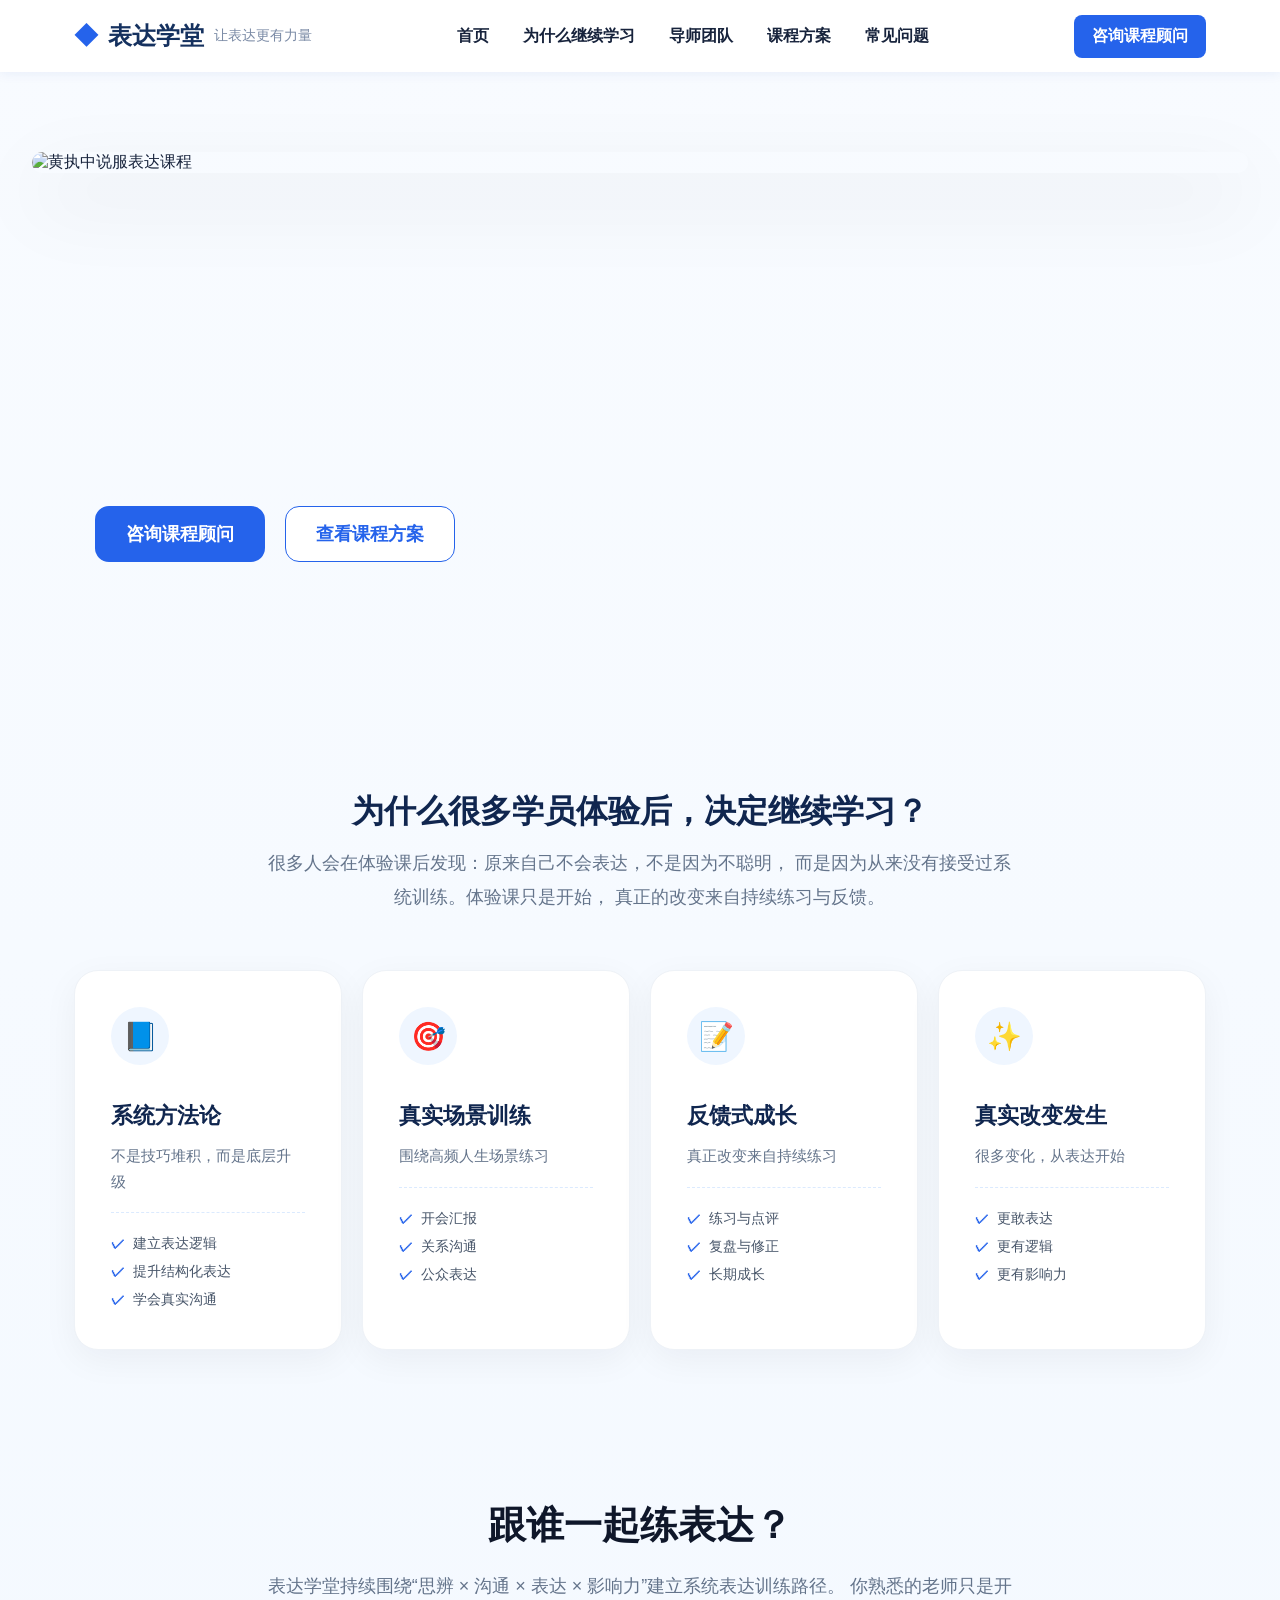
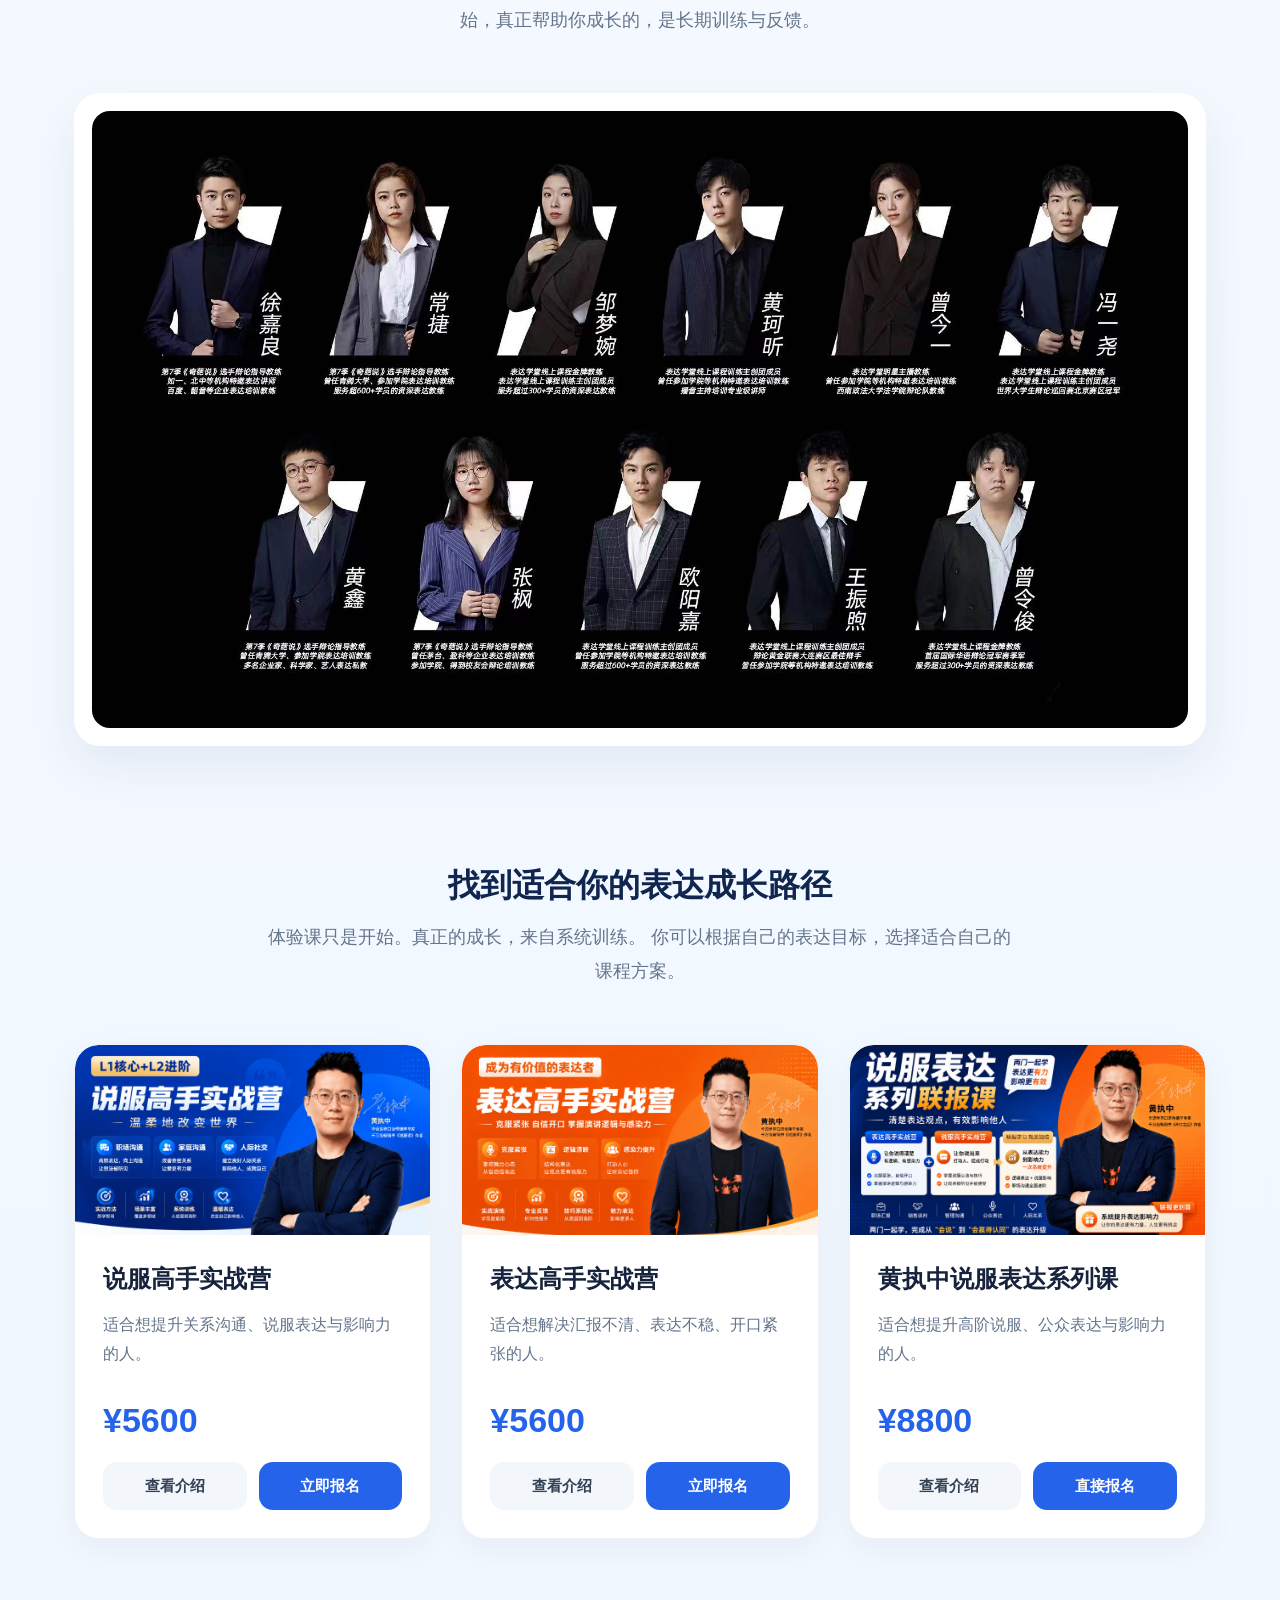
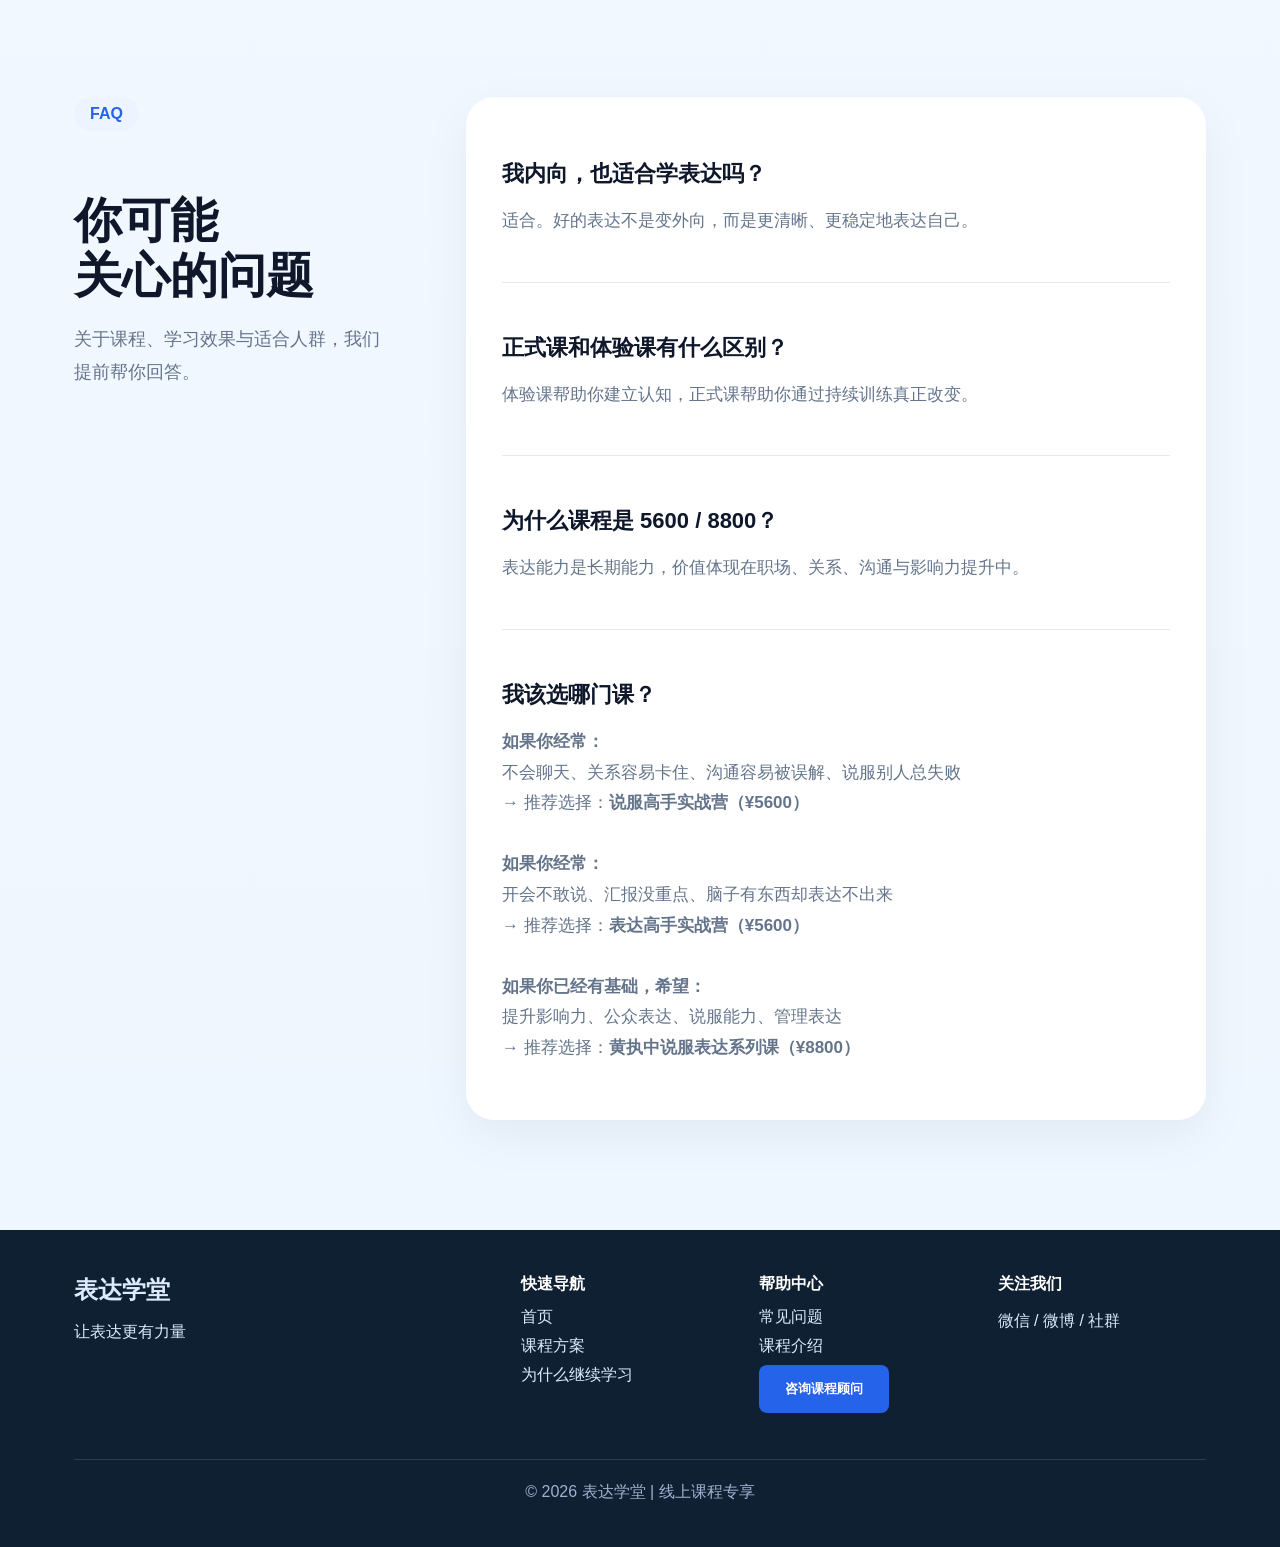
==== commit 5a2e48ac: "Update index.html" ====
--- a/day3/index.html
+++ b/day3/index.html
@@ -248,7 +248,7 @@
   <main id="home">
   
 <section class="hero poster-hero">
-  <img src="images/hero-huang.png" alt="黄执中说服表达课程">
+  <img src="images/hero-huang.webp" alt="黄执中说服表达课程">
 
   <div class="poster-actions">
     <a class="primary-btn" href="javascript:void(0)" onclick="openWechat()">咨询课程顾问</a>
--- a/day3/css/style.css
+++ b/day3/css/style.css
@@ -961,3 +961,50 @@
   cursor: pointer;
   text-align: center;
 }
+
+.poster-hero {
+  position: relative;
+  max-width: 1420px;
+  margin: 80px auto 110px;
+  padding: 0 32px;
+  display: block !important;
+}
+
+.poster-hero > img {
+  width: 100%;
+  max-width: 100%;
+  display: block;
+  border-radius: 28px;
+  box-shadow: 0 28px 80px rgba(15, 23, 42, 0.10);
+}
+
+.poster-actions {
+  position: absolute;
+  left: 95px;
+  bottom: 70px;
+  display: flex;
+  gap: 20px;
+  z-index: 2;
+}
+
+.poster-actions .primary-btn,
+.poster-actions .ghost-btn {
+  min-width: 170px;
+  height: 56px;
+  border-radius: 14px;
+  font-size: 18px;
+  font-weight: 800;
+}
+
+@media (max-width: 900px) {
+  .poster-hero {
+    margin: 40px auto 70px;
+    padding: 0 18px;
+  }
+
+  .poster-actions {
+    position: static;
+    margin-top: 20px;
+    justify-content: center;
+  }
+}
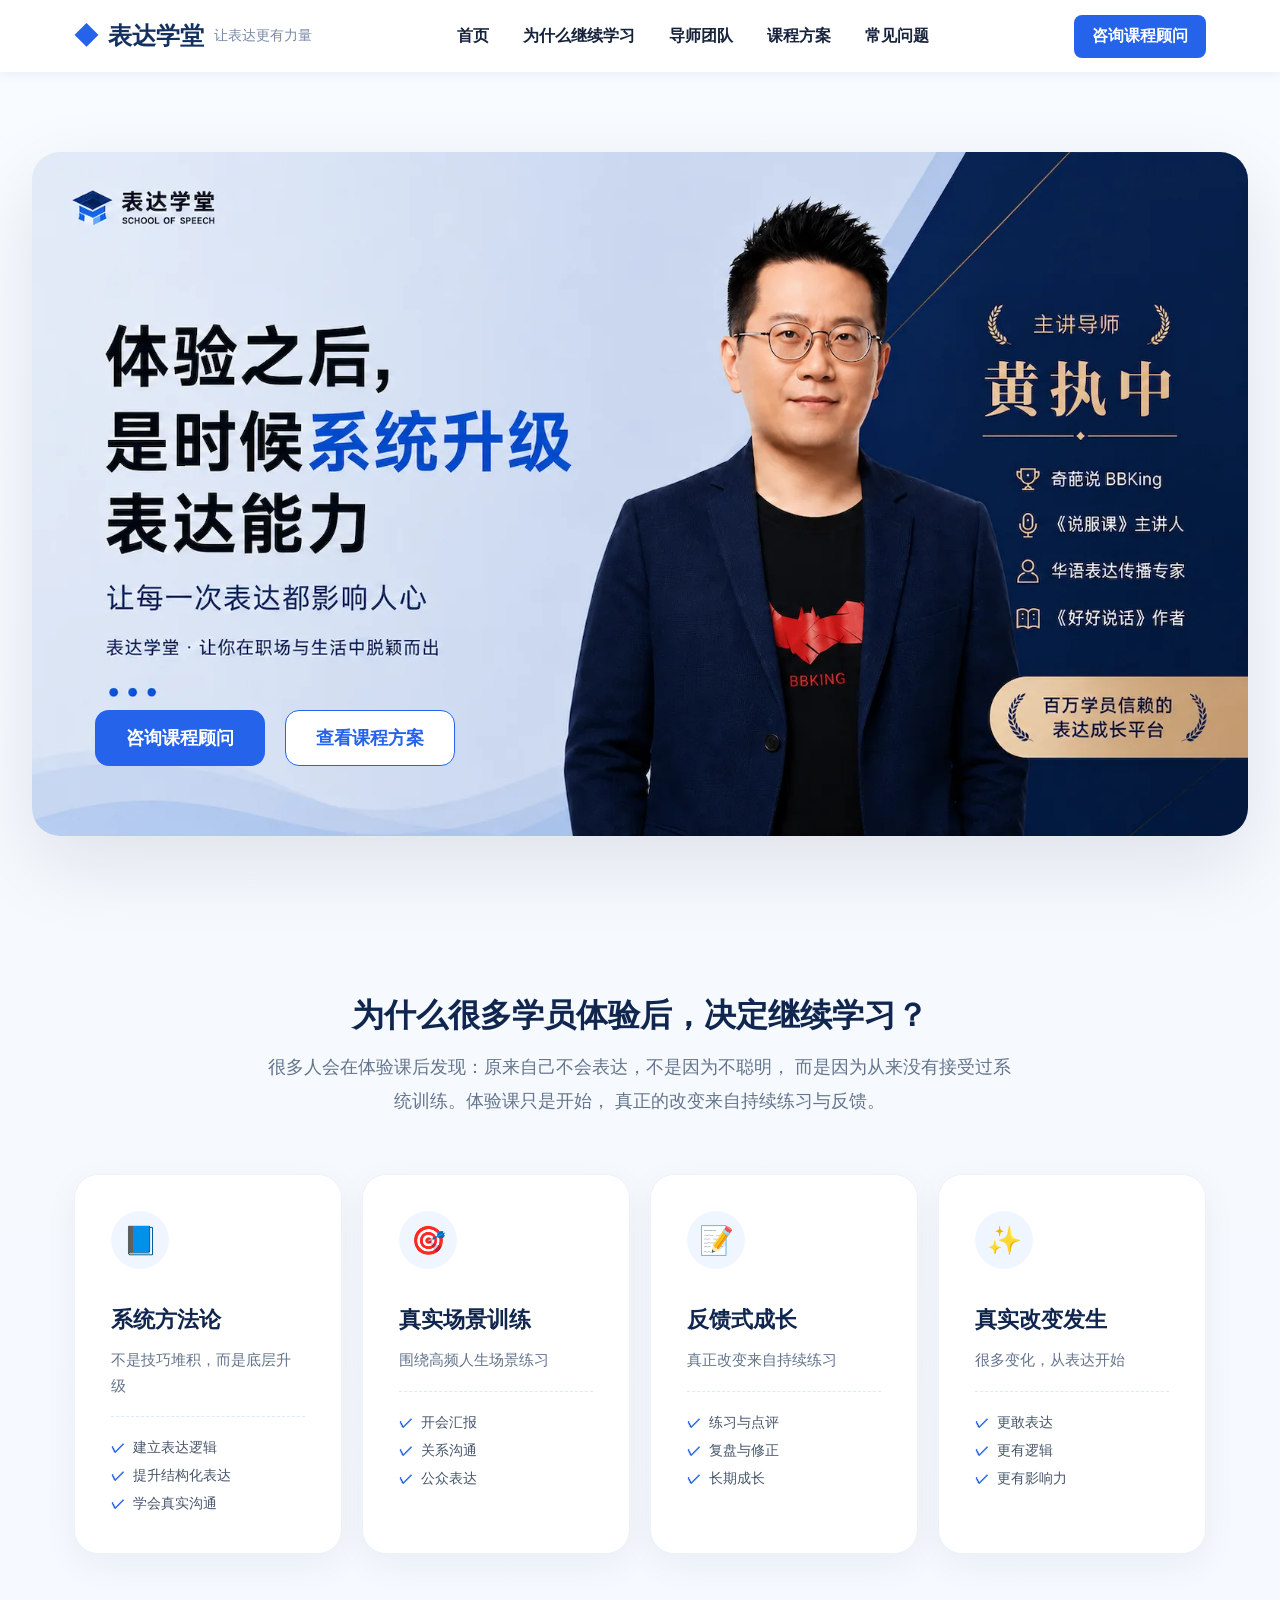
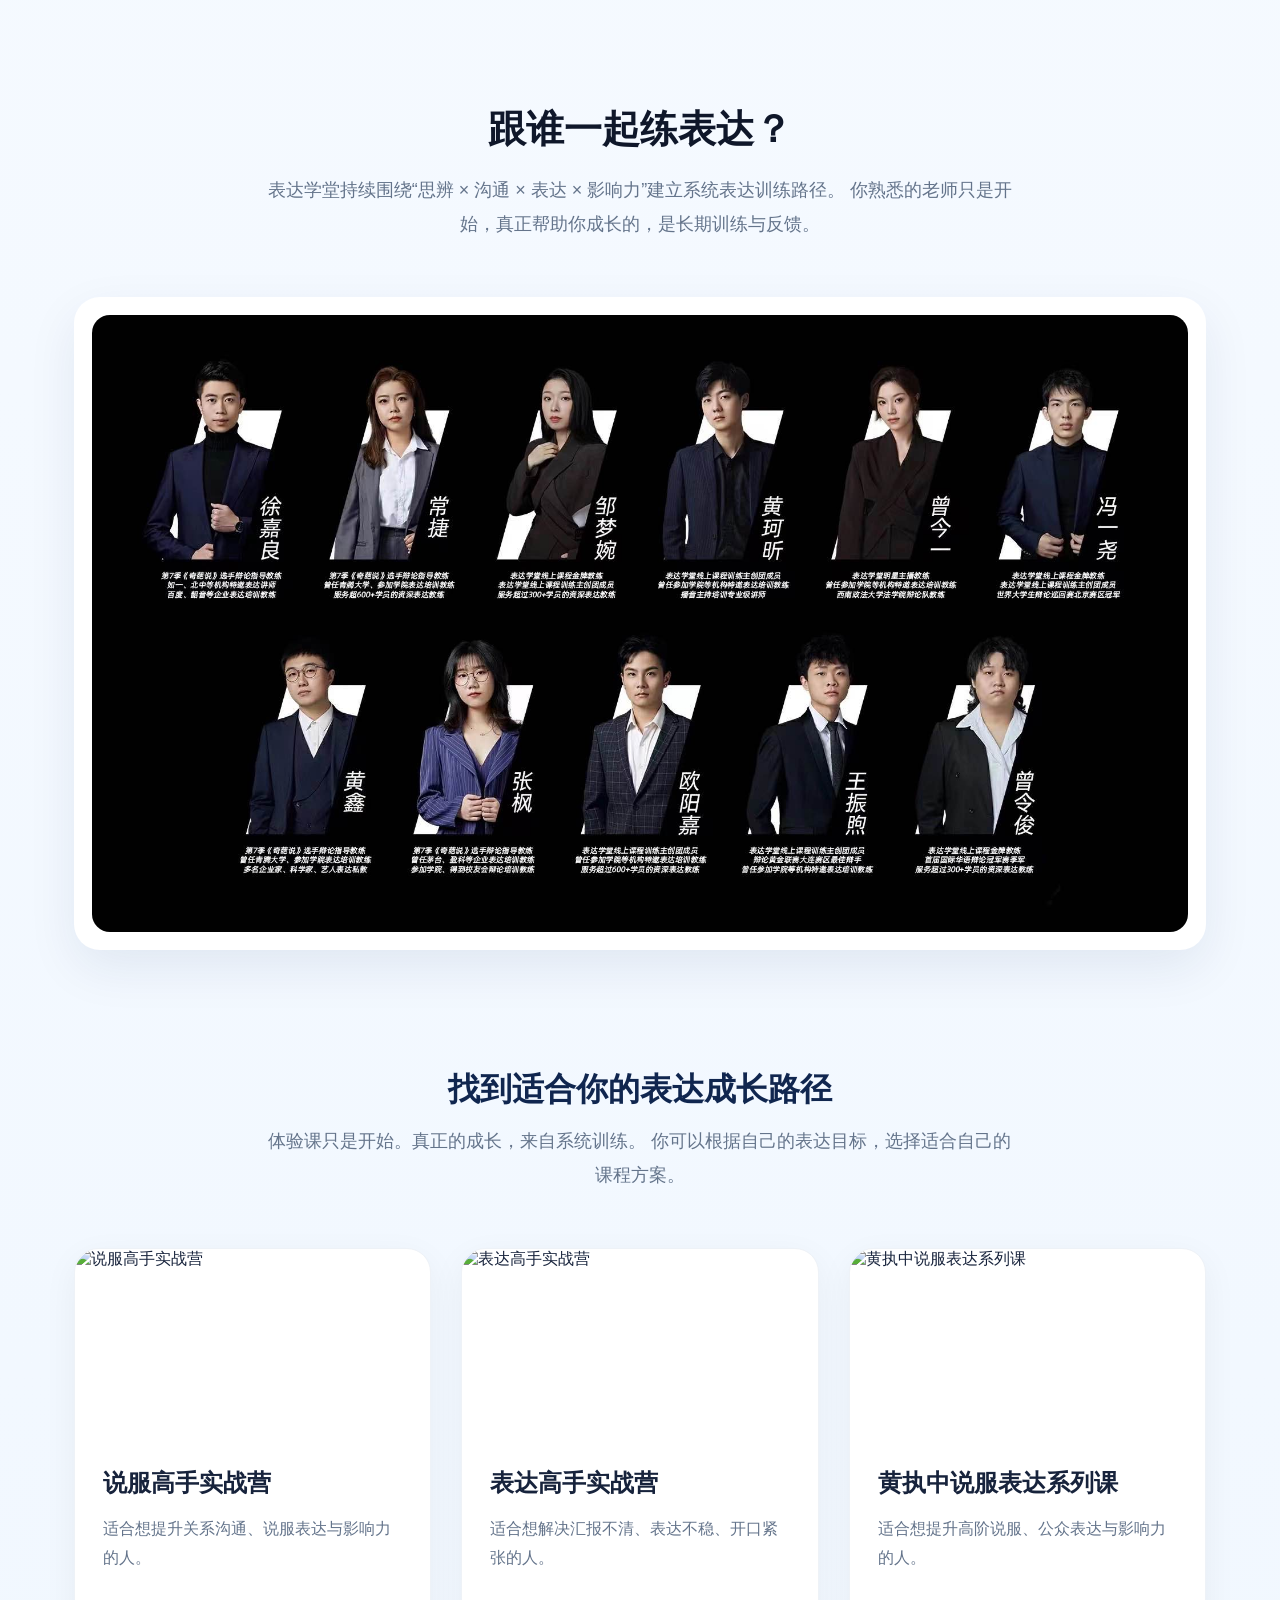
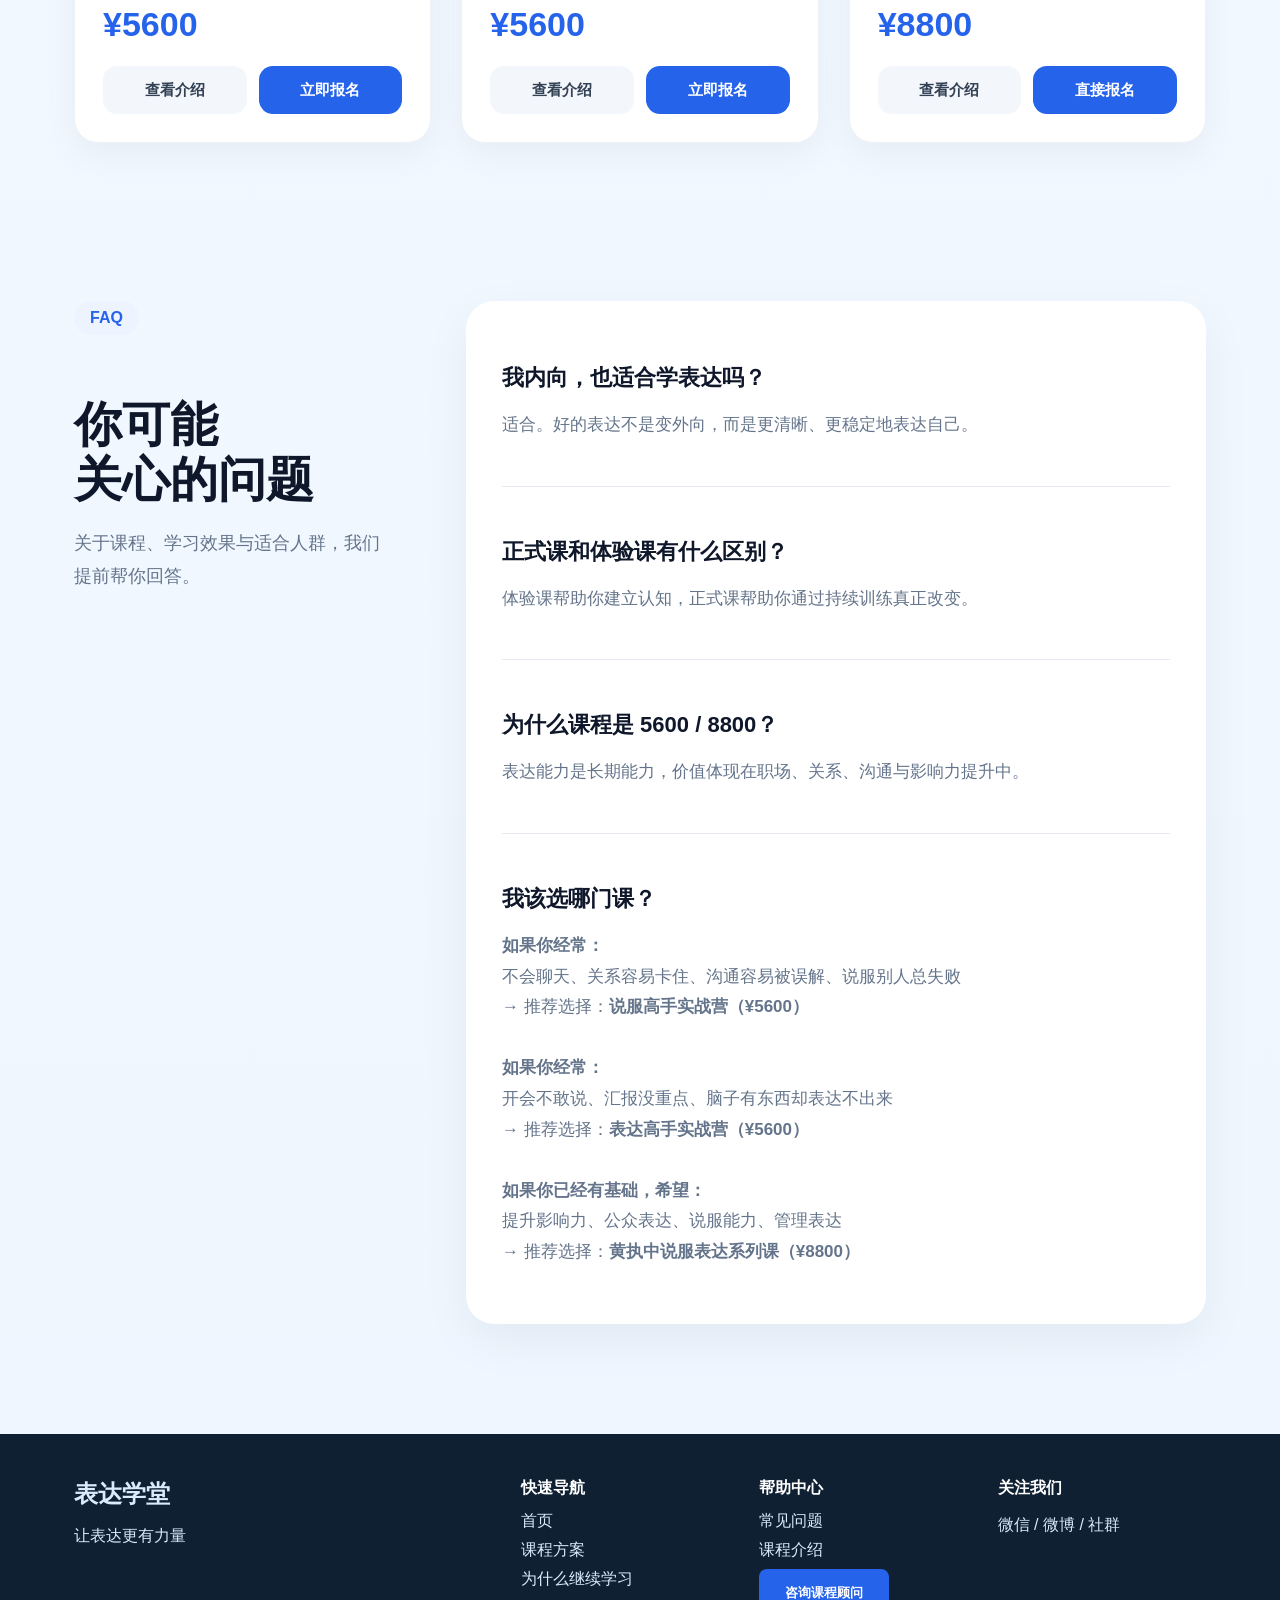
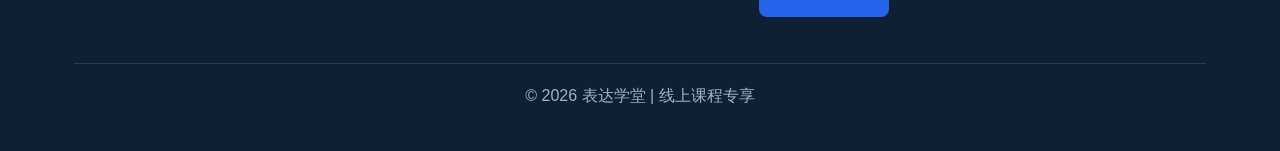
==== commit 438814f0: "Update index.html" ====
--- a/day3/index.html
+++ b/day3/index.html
@@ -337,7 +337,7 @@
 
       <div class="course-grid">
         <article class="course-card">
-          <img src="images/shuofu.jpg" alt="说服高手实战营">
+          <img src="images/shuofu.webp" alt="说服高手实战营">
           <div class="course-body">
             <h3>说服高手实战营</h3>
             <p>适合想提升关系沟通、说服表达与影响力的人。</p>
@@ -351,7 +351,7 @@
         </article>
 
         <article class="course-card">
-          <img src="images/biaoda.jpg" alt="表达高手实战营">
+          <img src="images/biaoda.webp" alt="表达高手实战营">
           <div class="course-body">
             <h3>表达高手实战营</h3>
             <p>适合想解决汇报不清、表达不稳、开口紧张的人。</p>
@@ -365,7 +365,7 @@
         </article>
 
         <article class="course-card">
-          <img src="images/huang.jpg" alt="黄执中说服表达系列课">
+          <img src="images/huang.webp" alt="黄执中说服表达系列课">
           <div class="course-body">
             <h3>黄执中说服表达系列课</h3>
             <p>适合想提升高阶说服、公众表达与影响力的人。</p>
@@ -484,7 +484,7 @@
         获取学习建议与报名指引
       </p>
 
-      <img src="images/wechat-qr.png" alt="课程顾问二维码" class="wechat-qr">
+      <img src="images/wechat-qr.webp" alt="课程顾问二维码" class="wechat-qr">
 
       <div class="scan-tip">
         <strong>扫码方式：</strong><br>
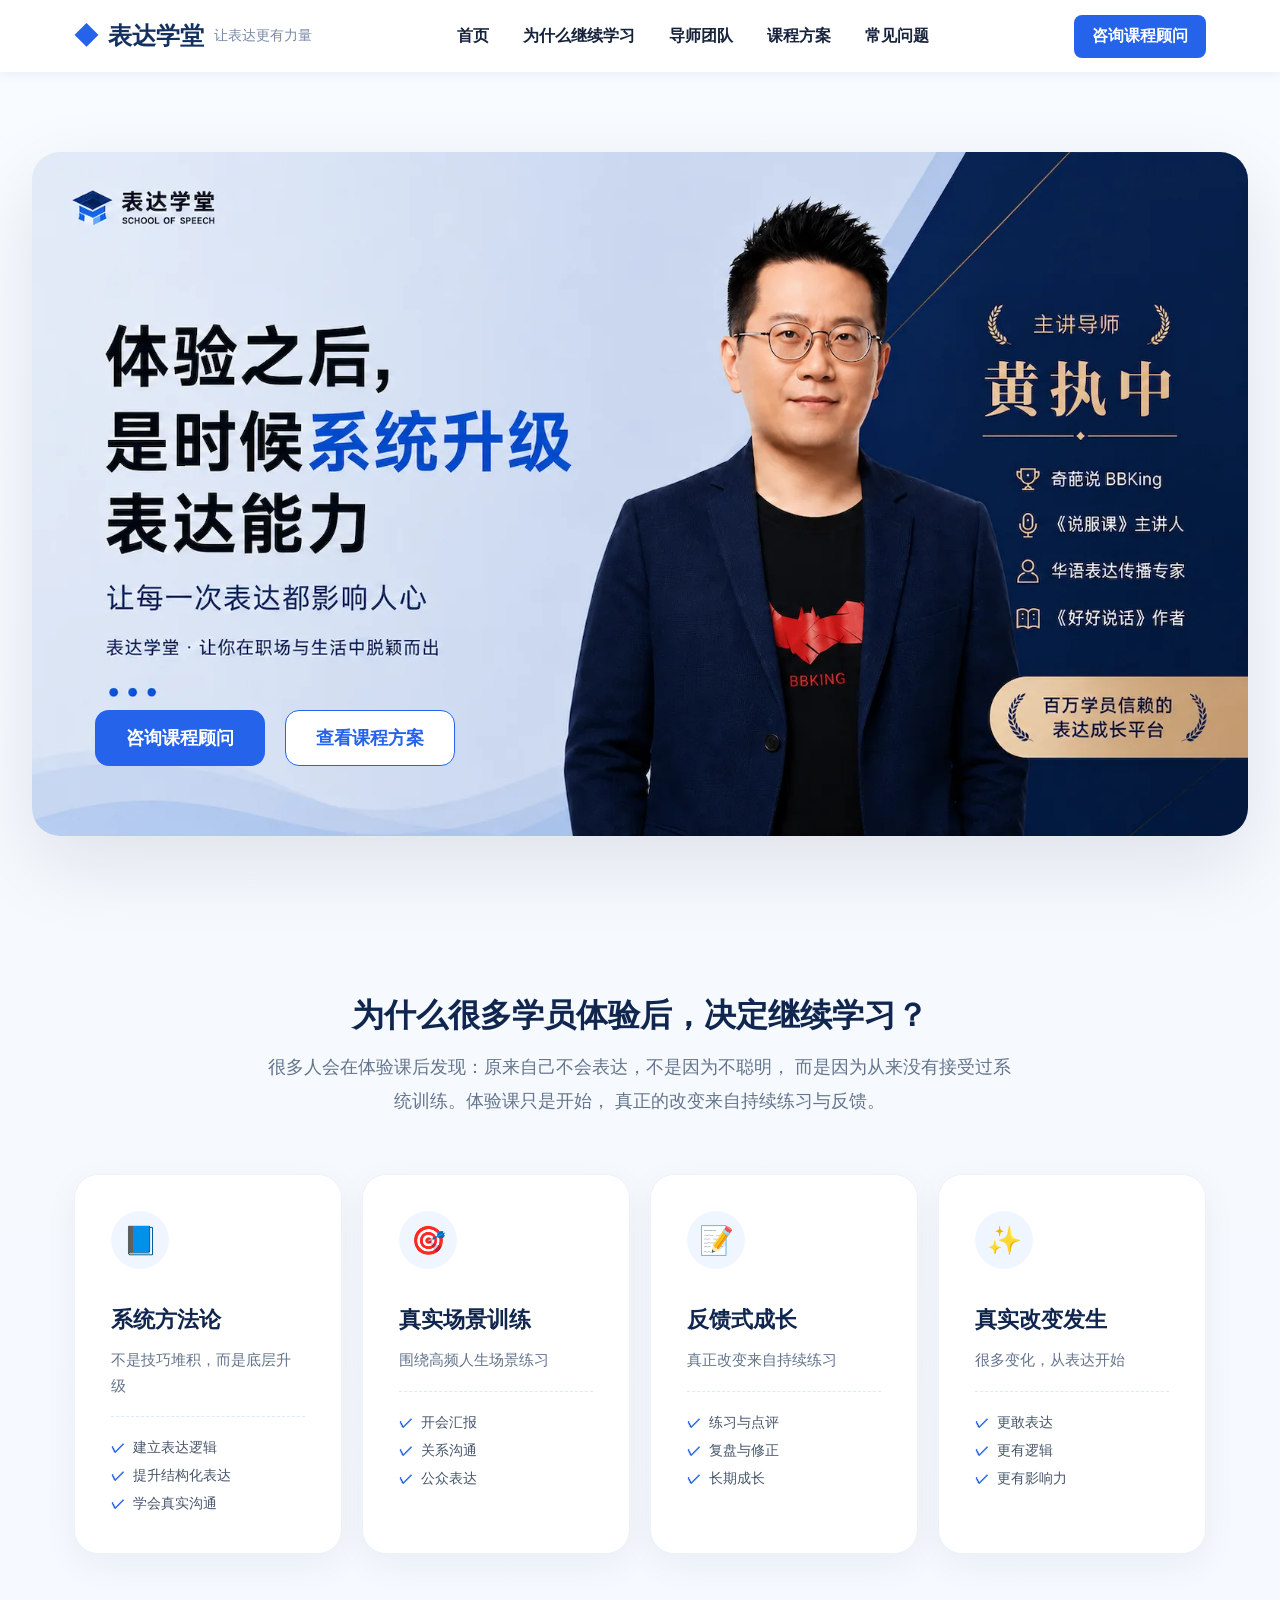
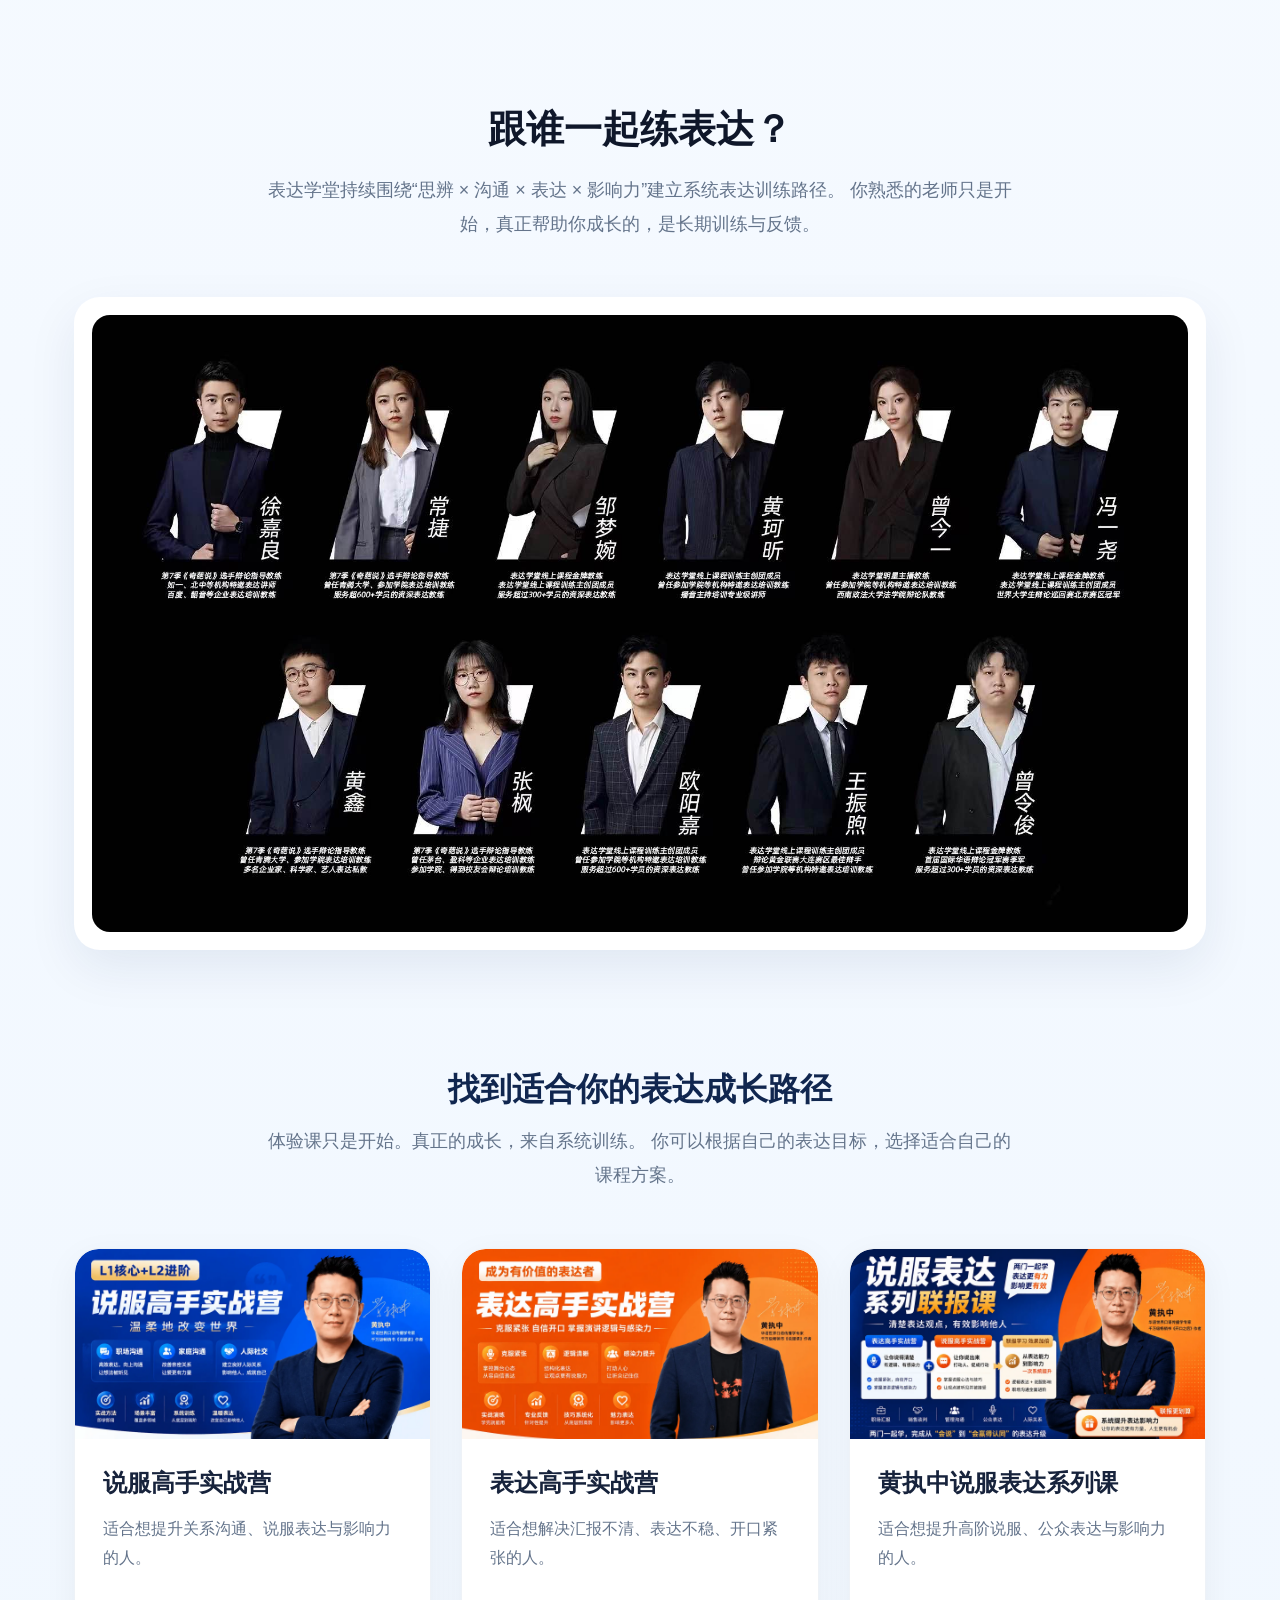
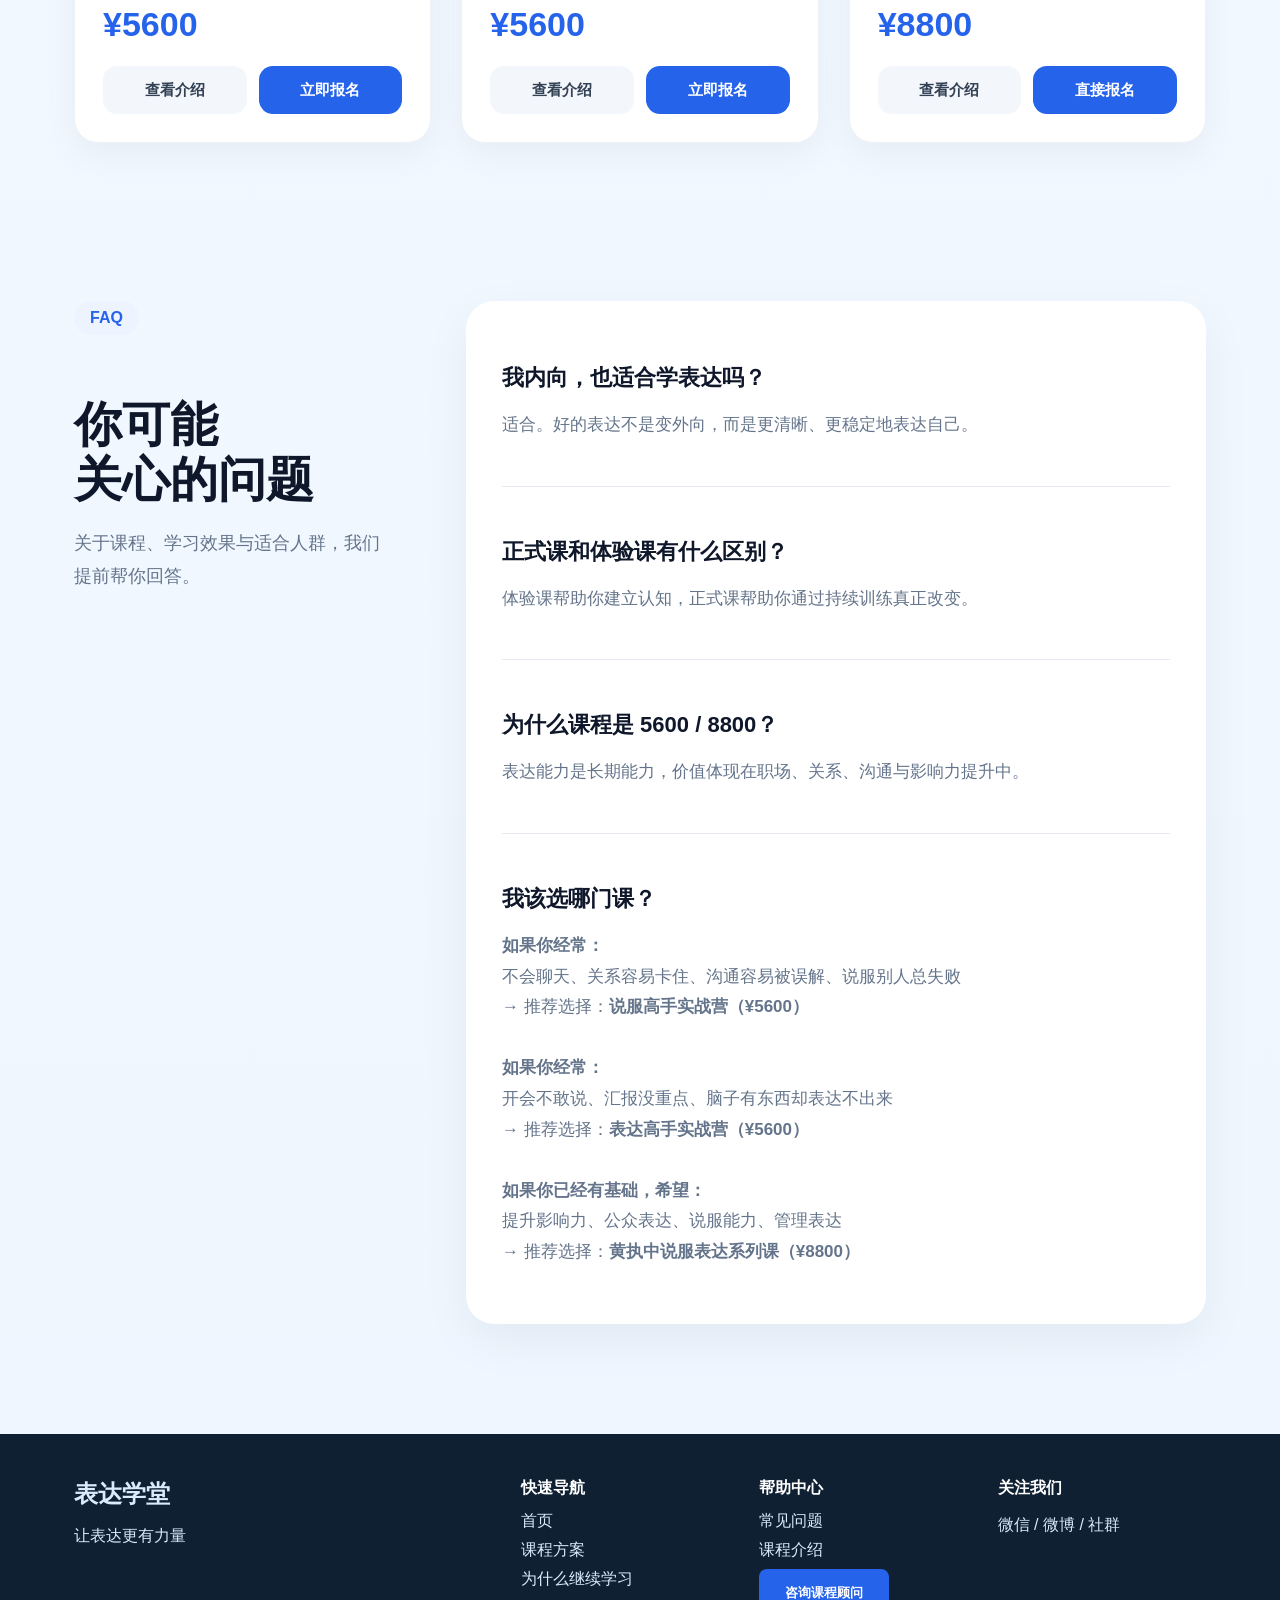
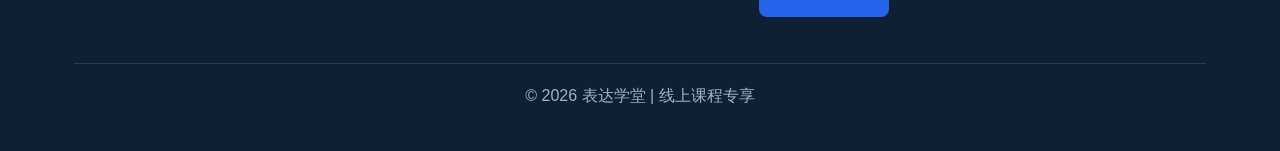
==== commit c968fb3a: "Add files via upload" ====
--- a/day3/index.html
+++ b/day3/index.html
@@ -345,7 +345,7 @@
 
             <div class="card-actions">
               <button onclick="openCourse(0)">查看介绍</button>
-              <a href="https://s.bluedothub.cn/VM5bxbV" target="_blank">立即报名</a>
+              <a href="https://s.bluedothub.cn/VM5bxbV" target="_blank" onclick="sendReminder('立即报名：说服高手实战营')">立即报名</a>
             </div>
           </div>
         </article>
@@ -359,7 +359,7 @@
 
             <div class="card-actions">
               <button onclick="openCourse(1)">查看介绍</button>
-              <a href="https://s.bluedothub.cn/Vd4vapV" target="_blank">立即报名</a>
+              <a href="https://s.bluedothub.cn/Vd4vapV" target="_blank" onclick="sendReminder('立即报名：表达高手实战营')">立即报名</a>
             </div>
           </div>
         </article>
@@ -373,7 +373,7 @@
 
             <div class="card-actions">
               <button onclick="openCourse(2)">查看介绍</button>
-              <a href="https://s.bluedothub.cn/Ea4LaaK" target="_blank">直接报名</a>
+              <a href="https://s.bluedothub.cn/Ea4LaaK" target="_blank" onclick="sendReminder('直接报名：黄执中说服表达系列课')">直接报名</a>
             </div>
           </div>
         </article>
@@ -499,7 +499,56 @@
   <script src="js/script.js"></script>
 
   <script>
+    // ================================
+    // 官网点击提醒系统配置
+    // 1）把下面的 URL 替换成你的腾讯云函数 URL
+    // 2）王老师测试入口：官网地址后面加 ?sid=wang
+    // ================================
+    const REMINDER_API_URL = "https://1440334414-1wpkw2uyf3.ap-guangzhou.tencentscf.com";
+    const DEFAULT_SALES_ID = "wang";
+
+    // 进入官网时读取 sid，并保存客户归属
+    (function saveSalesId() {
+      const params = new URLSearchParams(window.location.search);
+      const sid = params.get('sid');
+      if (sid) {
+        localStorage.setItem('sales_id', sid);
+      } else if (!localStorage.getItem('sales_id')) {
+        localStorage.setItem('sales_id', DEFAULT_SALES_ID);
+      }
+    })();
+
+    // 发送提醒到腾讯云函数，再由云函数转发到企业微信群机器人
+    function sendReminder(actionName) {
+      if (!REMINDER_API_URL || REMINDER_API_URL.includes('请替换')) {
+        console.warn('请先替换 REMINDER_API_URL 为腾讯云函数 URL');
+        return;
+      }
+
+      const sid = localStorage.getItem('sales_id') || DEFAULT_SALES_ID;
+      const payload = {
+        sid: sid,
+        action: actionName,
+        page: window.location.href,
+        title: document.title,
+        time: new Date().toLocaleString('zh-CN', { hour12: false })
+      };
+
+      // 使用 no-cors + text/plain，避免浏览器跨域预检导致发送失败
+      fetch(REMINDER_API_URL, {
+        method: 'POST',
+        mode: 'no-cors',
+        headers: {
+          'Content-Type': 'text/plain;charset=UTF-8'
+        },
+        body: JSON.stringify(payload)
+      }).catch(function(err) {
+        console.error('提醒发送失败：', err);
+      });
+    }
+
     function openWechat() {
+      sendReminder('咨询课程顾问');
       const modal = document.getElementById('wechatModal');
       modal.classList.add('show');
       modal.setAttribute('aria-hidden', 'false');
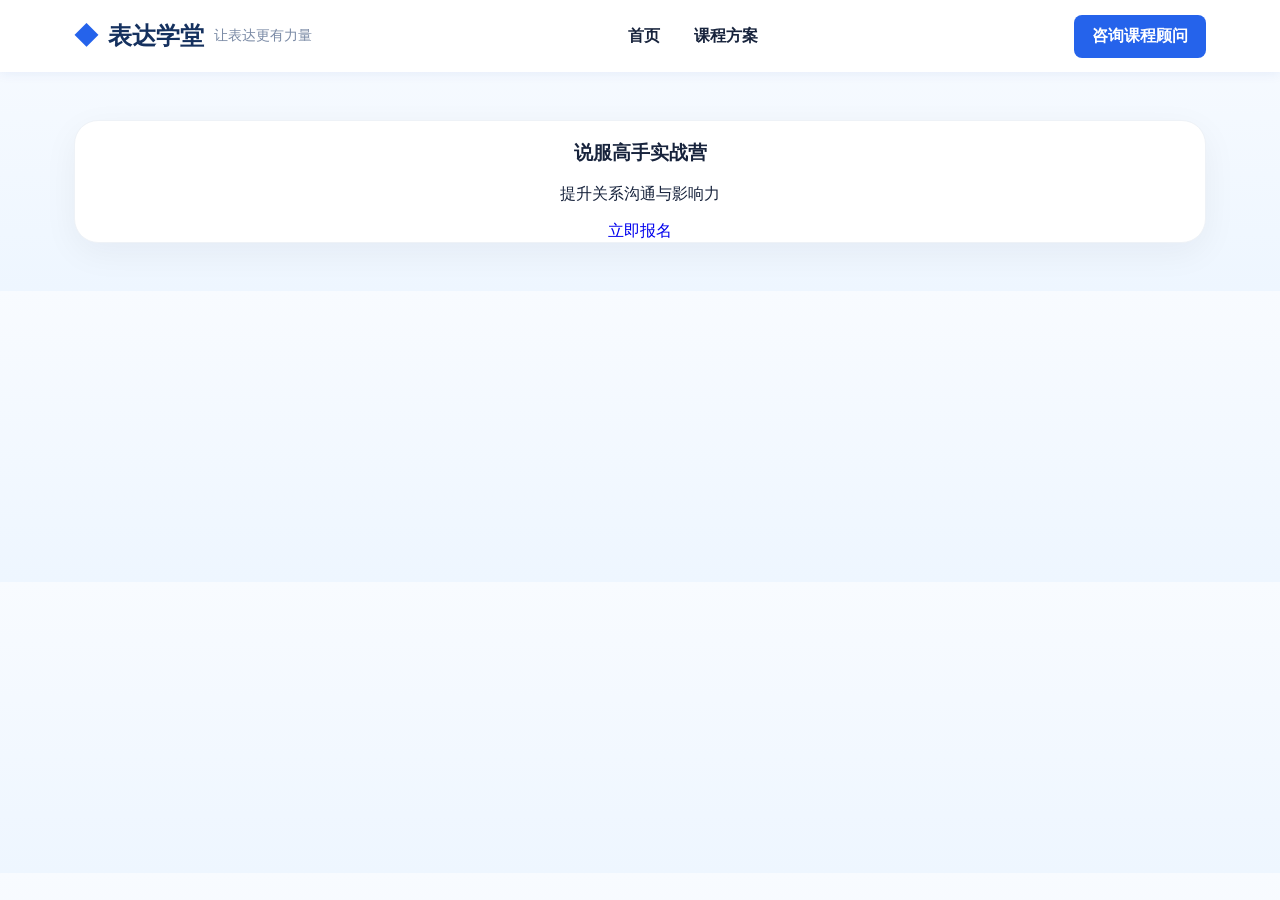
==== commit da9c1989: "Update index.html" ====
--- a/day3/index.html
+++ b/day3/index.html
@@ -1,4 +1,3 @@
-
 <!DOCTYPE html>
 <html lang="zh-CN">
 <head>
@@ -6,225 +5,12 @@
   <meta name="viewport" content="width=device-width, initial-scale=1.0" />
   <title>表达学堂｜表达成长课程方案</title>
   <link rel="stylesheet" href="css/style.css" />
-
-  <style>
-    .hero {
-      align-items: center;
-      gap: 80px;
-    }
-
-    .hero-text {
-      max-width: 560px;
-    }
-
-    .hero-tag {
-      display: inline-block;
-      margin-bottom: 18px;
-      padding: 8px 16px;
-      border-radius: 999px;
-      background: #eef4ff;
-      color: #2563eb;
-      font-weight: 700;
-      font-size: 15px;
-    }
-
-    .hero-text h1 {
-      font-size: 56px;
-      line-height: 1.15;
-      letter-spacing: -1px;
-      margin-bottom: 28px;
-    }
-
-    .hero-text > p:not(.hero-tag) {
-      font-size: 20px;
-      line-height: 1.9;
-      color: #475569;
-      max-width: 520px;
-    }
-
-    .hero-img img {
-      border-radius: 28px;
-    }
-
-    #wechatModal {
-      position: fixed;
-      inset: 0;
-      background: rgba(0,0,0,.55);
-      display: none;
-      justify-content: center;
-      align-items: center;
-      z-index: 9999;
-    }
-
-    #wechatModal.show {
-      display: flex;
-    }
-
-    #wechatModal .qr-modal {
-      width: 420px;
-      max-width: 92%;
-      background: #fff;
-      border-radius: 20px;
-      padding: 36px;
-      text-align: center;
-      position: relative;
-      box-shadow: 0 20px 60px rgba(0,0,0,.15);
-    }
-
-    #wechatModal h2 {
-      font-size: 30px;
-      margin-bottom: 12px;
-      color: #111827;
-    }
-
-    .qr-subtitle {
-      color: #6b7280;
-      line-height: 1.8;
-      margin-bottom: 24px;
-    }
-
-    .wechat-qr {
-      width: 260px;
-      border-radius: 20px;
-      margin: 0 auto 20px;
-      display: block;
-      box-shadow: 0 8px 30px rgba(0,0,0,.08);
-    }
-
-    .scan-tip {
-      background: #f4f7ff;
-      padding: 16px;
-      border-radius: 14px;
-      line-height: 1.8;
-      margin-bottom: 16px;
-    }
-
-    .safe-tip {
-      color: #6b7280;
-      font-size: 14px;
-    }
-
-    .course-card .card-actions {
-      display: grid;
-      grid-template-columns: 1fr 1fr;
-      gap: 12px;
-      margin-top: 20px;
-    }
-
-    .course-card .card-actions button,
-    .course-card .card-actions a {
-      min-height: 48px;
-      border-radius: 14px;
-      display: flex;
-      align-items: center;
-      justify-content: center;
-      text-decoration: none;
-      font-weight: 700;
-      border: none;
-      cursor: pointer;
-      font-size: 15px;
-    }
-
-    .course-card .card-actions button {
-      background: #f3f6fb;
-      color: #334155;
-    }
-
-    .course-card .card-actions a {
-      background: #2563eb;
-      color: #fff;
-    }
-
-    .course-card .course-body p {
-      min-height: 72px;
-    }
-
-    .faq {
-      max-width: 1180px;
-      margin: 110px auto;
-      padding: 0 24px;
-    }
-
-    .faq-wrap {
-      display: grid;
-      grid-template-columns: 320px 1fr;
-      gap: 72px;
-      align-items: start;
-    }
-
-    .faq-tag {
-      display: inline-block;
-      padding: 8px 16px;
-      background: #eef4ff;
-      color: #2563eb;
-      border-radius: 999px;
-      font-weight: 700;
-      margin-bottom: 22px;
-    }
-
-    .faq-left h2 {
-      font-size: 48px;
-      line-height: 1.15;
-      margin-bottom: 20px;
-      color: #0f172a;
-    }
-
-    .faq-left p {
-      font-size: 18px;
-      line-height: 1.8;
-      color: #64748b;
-    }
-
-    .faq-list {
-      background: #fff;
-      border-radius: 28px;
-      padding: 12px 36px;
-      box-shadow: 0 16px 50px rgba(15,23,42,.06);
-    }
-
-    .faq-row {
-      padding: 28px 0;
-      border-bottom: 1px solid #e5eaf3;
-    }
-
-    .faq-row:last-child {
-      border-bottom: none;
-    }
-
-    .faq-row h3 {
-      font-size: 22px;
-      margin-bottom: 10px;
-      color: #0f172a;
-    }
-
-    .faq-row p {
-      font-size: 17px;
-      line-height: 1.8;
-      color: #64748b;
-    }
-
-    @media (max-width: 900px) {
-      .hero {
-        gap: 40px;
-      }
-
-      .hero-text h1 {
-        font-size: 40px;
-      }
-
-      .faq-wrap {
-        grid-template-columns: 1fr;
-        gap: 32px;
-      }
-
-      .faq-left h2 {
-        font-size: 38px;
-      }
-    }
-  </style>
 </head>
 
 <body>
+
+  <!-- ================= 页面主体（你原来的不动） ================= -->
+
   <header class="topbar">
     <div class="nav-wrap">
       <a class="brand" href="#home">
@@ -235,338 +21,124 @@
 
       <nav class="nav">
         <a href="#home">首页</a>
-        <a href="#about">为什么继续学习</a>
-        <a href="#cases">导师团队</a>
         <a href="#courses">课程方案</a>
-        <a href="#faq">常见问题</a>
       </nav>
 
-      <a class="login-btn" href="javascript:void(0)" onclick="openWechat()">咨询课程顾问</a>
+      <a class="login-btn" href="javascript:void(0)" onclick="openWechat()">
+        咨询课程顾问
+      </a>
     </div>
   </header>
 
   <main id="home">
-  
-<section class="hero poster-hero">
-  <img src="images/hero-huang.webp" alt="黄执中说服表达课程">
 
-  <div class="poster-actions">
-    <a class="primary-btn" href="javascript:void(0)" onclick="openWechat()">咨询课程顾问</a>
-    <a class="ghost-btn" href="#courses">查看课程方案</a>
-  </div>
-</section>
+    <!-- ====== 示例课程 ====== -->
+    <section class="courses" id="courses">
 
+      <div class="course-card">
+        <h3>说服高手实战营</h3>
+        <p>提升关系沟通与影响力</p>
 
+        <a href="https://s.bluedothub.cn/VM5bxbV"
+           target="_blank"
+           onclick="sendReminder('立即报名：说服高手实战营')">
+           立即报名
+        </a>
+      </div>
 
-    <section class="about" id="about">
-      <h2>为什么很多学员体验后，决定继续学习？</h2>
-
-      <p class="section-desc">
-        很多人会在体验课后发现：原来自己不会表达，不是因为不聪明，
-        而是因为从来没有接受过系统训练。体验课只是开始，
-        真正的改变来自持续练习与反馈。
-      </p>
-
-      <div class="features">
-        <div class="feature">
-          <span>📘</span>
-          <h3>系统方法论</h3>
-          <p>不是技巧堆积，而是底层升级</p>
-          <ul>
-            <li>建立表达逻辑</li>
-            <li>提升结构化表达</li>
-            <li>学会真实沟通</li>
-          </ul>
-        </div>
-
-        <div class="feature">
-          <span>🎯</span>
-          <h3>真实场景训练</h3>
-          <p>围绕高频人生场景练习</p>
-          <ul>
-            <li>开会汇报</li>
-            <li>关系沟通</li>
-            <li>公众表达</li>
-          </ul>
-        </div>
-
-        <div class="feature">
-          <span>📝</span>
-          <h3>反馈式成长</h3>
-          <p>真正改变来自持续练习</p>
-          <ul>
-            <li>练习与点评</li>
-            <li>复盘与修正</li>
-            <li>长期成长</li>
-          </ul>
-        </div>
-
-        <div class="feature">
-          <span>✨</span>
-          <h3>真实改变发生</h3>
-          <p>很多变化，从表达开始</p>
-          <ul>
-            <li>更敢表达</li>
-            <li>更有逻辑</li>
-            <li>更有影响力</li>
-          </ul>
-        </div>
-      </div>
     </section>
 
-    <section class="coach-team" id="cases">
-      <h2>跟谁一起练表达？</h2>
-
-      <p class="section-desc">
-        表达学堂持续围绕“思辨 × 沟通 × 表达 × 影响力”建立系统表达训练路径。
-        你熟悉的老师只是开始，真正帮助你成长的，是长期训练与反馈。
-      </p>
-
-      <div class="coach-team-card">
-        <img src="images/coach-team.jpg" alt="表达学堂教练团队">
-      </div>
-    </section>
-
-    <section class="courses" id="courses">
-      <h2>找到适合你的表达成长路径</h2>
-
-      <p class="section-desc">
-        体验课只是开始。真正的成长，来自系统训练。
-        你可以根据自己的表达目标，选择适合自己的课程方案。
-      </p>
-
-      <div class="course-grid">
-        <article class="course-card">
-          <img src="images/shuofu.webp" alt="说服高手实战营">
-          <div class="course-body">
-            <h3>说服高手实战营</h3>
-            <p>适合想提升关系沟通、说服表达与影响力的人。</p>
-            <strong>¥5600</strong>
-
-            <div class="card-actions">
-              <button onclick="openCourse(0)">查看介绍</button>
-              <a href="https://s.bluedothub.cn/VM5bxbV" target="_blank" onclick="sendReminder('立即报名：说服高手实战营')">立即报名</a>
-            </div>
-          </div>
-        </article>
-
-        <article class="course-card">
-          <img src="images/biaoda.webp" alt="表达高手实战营">
-          <div class="course-body">
-            <h3>表达高手实战营</h3>
-            <p>适合想解决汇报不清、表达不稳、开口紧张的人。</p>
-            <strong>¥5600</strong>
-
-            <div class="card-actions">
-              <button onclick="openCourse(1)">查看介绍</button>
-              <a href="https://s.bluedothub.cn/Vd4vapV" target="_blank" onclick="sendReminder('立即报名：表达高手实战营')">立即报名</a>
-            </div>
-          </div>
-        </article>
-
-        <article class="course-card">
-          <img src="images/huang.webp" alt="黄执中说服表达系列课">
-          <div class="course-body">
-            <h3>黄执中说服表达系列课</h3>
-            <p>适合想提升高阶说服、公众表达与影响力的人。</p>
-            <strong>¥8800</strong>
-
-            <div class="card-actions">
-              <button onclick="openCourse(2)">查看介绍</button>
-              <a href="https://s.bluedothub.cn/Ea4LaaK" target="_blank" onclick="sendReminder('直接报名：黄执中说服表达系列课')">直接报名</a>
-            </div>
-          </div>
-        </article>
-      </div>
-    </section>
-
-    <section class="faq" id="faq">
-      <div class="faq-wrap">
-        <div class="faq-left">
-          <span class="faq-tag">FAQ</span>
-          <h2>你可能<br>关心的问题</h2>
-          <p>关于课程、学习效果与适合人群，我们提前帮你回答。</p>
-        </div>
-
-        <div class="faq-list">
-          <div class="faq-row">
-            <h3>我内向，也适合学表达吗？</h3>
-            <p>适合。好的表达不是变外向，而是更清晰、更稳定地表达自己。</p>
-          </div>
-
-          <div class="faq-row">
-            <h3>正式课和体验课有什么区别？</h3>
-            <p>体验课帮助你建立认知，正式课帮助你通过持续训练真正改变。</p>
-          </div>
-
-          <div class="faq-row">
-            <h3>为什么课程是 5600 / 8800？</h3>
-            <p>表达能力是长期能力，价值体现在职场、关系、沟通与影响力提升中。</p>
-          </div>
-
-<div class="faq-row">
-  <h3>我该选哪门课？</h3>
-
-  <p>
-    <strong>如果你经常：</strong><br>
-    不会聊天、关系容易卡住、沟通容易被误解、说服别人总失败<br>
-    → 推荐选择：<strong>说服高手实战营（¥5600）</strong>
-    <br><br>
-
-    <strong>如果你经常：</strong><br>
-    开会不敢说、汇报没重点、脑子有东西却表达不出来<br>
-    → 推荐选择：<strong>表达高手实战营（¥5600）</strong>
-    <br><br>
-
-    <strong>如果你已经有基础，希望：</strong><br>
-    提升影响力、公众表达、说服能力、管理表达<br>
-    → 推荐选择：<strong>黄执中说服表达系列课（¥8800）</strong>
-  </p>
-</div>
-
-        </div>
-      </div>
-    </section>
   </main>
 
-  <footer class="footer" id="contact">
-    <div class="footer-brand">
-      <strong>表达学堂</strong>
-      <p>让表达更有力量</p>
-    </div>
-
-    <div>
-      <h4>快速导航</h4>
-      <a href="#home">首页</a>
-      <a href="#courses">课程方案</a>
-      <a href="#about">为什么继续学习</a>
-    </div>
-
-    <div>
-      <h4>帮助中心</h4>
-      <a href="#faq">常见问题</a>
-      <a href="#courses">课程介绍</a>
-     <button
-  id="modalBuy"
-  class="primary-btn"
-  type="button"
-  onclick="event.preventDefault(); event.stopPropagation(); closeCourse(); openWechat();">
-  咨询课程顾问
-</button>
-    </div>
-
-    <div>
-      <h4>关注我们</h4>
-      <p>微信 / 微博 / 社群</p>
-    </div>
-
-    <p class="copyright">© 2026 表达学堂 | 线上课程专享</p>
-  </footer>
-
-  <div class="modal" id="courseModal" aria-hidden="true">
+  <!-- ================= 弹窗 ================= -->
+  <div id="wechatModal" class="modal">
     <div class="modal-card">
-      <button class="modal-close" onclick="closeCourse()">×</button>
-      <img id="modalImage" src="images/shuofu-detail.jpg" alt="课程详情图">
-      <h3 id="modalTitle">课程标题</h3>
-      <p id="modalText">课程介绍</p>
-      <a id="modalBuy" class="primary-btn" href="javascript:void(0)" onclick="openWechat()">咨询课程顾问</a>
+      <button onclick="closeWechat()">×</button>
+      <h2>咨询课程顾问</h2>
+      <p>添加老师获取学习方案</p>
     </div>
   </div>
 
-  <div class="modal" id="wechatModal" aria-hidden="true">
-    <div class="modal-card qr-modal">
-      <button class="modal-close" onclick="closeWechat()">×</button>
+  <!-- ================= 核心 JS（已修复） ================= -->
+  <script>
 
-      <h2>添加课程顾问</h2>
-
-      <p class="qr-subtitle">
-        咨询适合你的课程方案<br>
-        获取学习建议与报名指引
-      </p>
-
-      <img src="images/wechat-qr.webp" alt="课程顾问二维码" class="wechat-qr">
-
-      <div class="scan-tip">
-        <strong>扫码方式：</strong><br>
-        微信扫码添加<br>
-        或长按保存二维码后微信识别
-      </div>
-
-      <div class="safe-tip">🔒 仅用于课程咨询，不会骚扰</div>
-    </div>
-  </div>
-
-  <script src="js/script.js"></script>
-
-  <script>
-    // ================================
-    // 官网点击提醒系统配置
-    // 1）把下面的 URL 替换成你的腾讯云函数 URL
-    // 2）王老师测试入口：官网地址后面加 ?sid=wang
-    // ================================
-    const REMINDER_API_URL = "https://1440334414-1wpkw2uyf3.ap-guangzhou.tencentscf.com";
+    /***********************
+     * 1️⃣ 配置区（必须改）
+     ***********************/
+    const REMINDER_API_URL = "https://【你的完整云函数HTTP触发地址】";
     const DEFAULT_SALES_ID = "wang";
 
-    // 进入官网时读取 sid，并保存客户归属
-    (function saveSalesId() {
-      const params = new URLSearchParams(window.location.search);
-      const sid = params.get('sid');
+    /***********************
+     * 2️⃣ 获取老师ID（修复未知老师）
+     ***********************/
+    (function initSalesId() {
+      const urlParams = new URLSearchParams(window.location.search);
+      const sid = urlParams.get("sid");
+
       if (sid) {
-        localStorage.setItem('sales_id', sid);
-      } else if (!localStorage.getItem('sales_id')) {
-        localStorage.setItem('sales_id', DEFAULT_SALES_ID);
+        localStorage.setItem("sales_id", sid);
+      }
+
+      if (!localStorage.getItem("sales_id")) {
+        localStorage.setItem("sales_id", DEFAULT_SALES_ID);
       }
     })();
 
-    // 发送提醒到腾讯云函数，再由云函数转发到企业微信群机器人
+    /***********************
+     * 3️⃣ 发送提醒（修复版）
+     ***********************/
     function sendReminder(actionName) {
-      if (!REMINDER_API_URL || REMINDER_API_URL.includes('请替换')) {
-        console.warn('请先替换 REMINDER_API_URL 为腾讯云函数 URL');
+
+      if (!REMINDER_API_URL || REMINDER_API_URL.includes("【你的完整")) {
+        console.warn("❌ 请先配置云函数URL");
         return;
       }
 
-      const sid = localStorage.getItem('sales_id') || DEFAULT_SALES_ID;
+      const sid = localStorage.getItem("sales_id") || DEFAULT_SALES_ID;
+
       const payload = {
         sid: sid,
         action: actionName,
         page: window.location.href,
         title: document.title,
-        time: new Date().toLocaleString('zh-CN', { hour12: false })
+
+        // ✅ 中国时间修复
+        time: new Date().toLocaleString("zh-CN", {
+          timeZone: "Asia/Shanghai",
+          hour12: false
+        })
       };
 
-      // 使用 no-cors + text/plain，避免浏览器跨域预检导致发送失败
+      console.log("📡 点击事件上报：", payload);
+
       fetch(REMINDER_API_URL, {
-        method: 'POST',
-        mode: 'no-cors',
+        method: "POST",
         headers: {
-          'Content-Type': 'text/plain;charset=UTF-8'
+          "Content-Type": "application/json"
         },
         body: JSON.stringify(payload)
-      }).catch(function(err) {
-        console.error('提醒发送失败：', err);
+      })
+      .then(res => {
+        console.log("✅ 上报成功");
+      })
+      .catch(err => {
+        console.error("❌ 上报失败：", err);
       });
     }
 
+    /***********************
+     * 4️⃣ 弹窗控制
+     ***********************/
     function openWechat() {
-      sendReminder('咨询课程顾问');
-      const modal = document.getElementById('wechatModal');
-      modal.classList.add('show');
-      modal.setAttribute('aria-hidden', 'false');
+      sendReminder("咨询课程顾问");
+      document.getElementById("wechatModal").style.display = "block";
     }
 
     function closeWechat() {
-      const modal = document.getElementById('wechatModal');
-      modal.classList.remove('show');
-      modal.setAttribute('aria-hidden', 'true');
+      document.getElementById("wechatModal").style.display = "none";
     }
 
-    window.addEventListener('click', function(e) {
-      const wechatModal = document.getElementById('wechatModal');
-      if (e.target === wechatModal) {
-        closeWechat();
-      }
-    });
   </script>
+
 </body>
 </html>
-
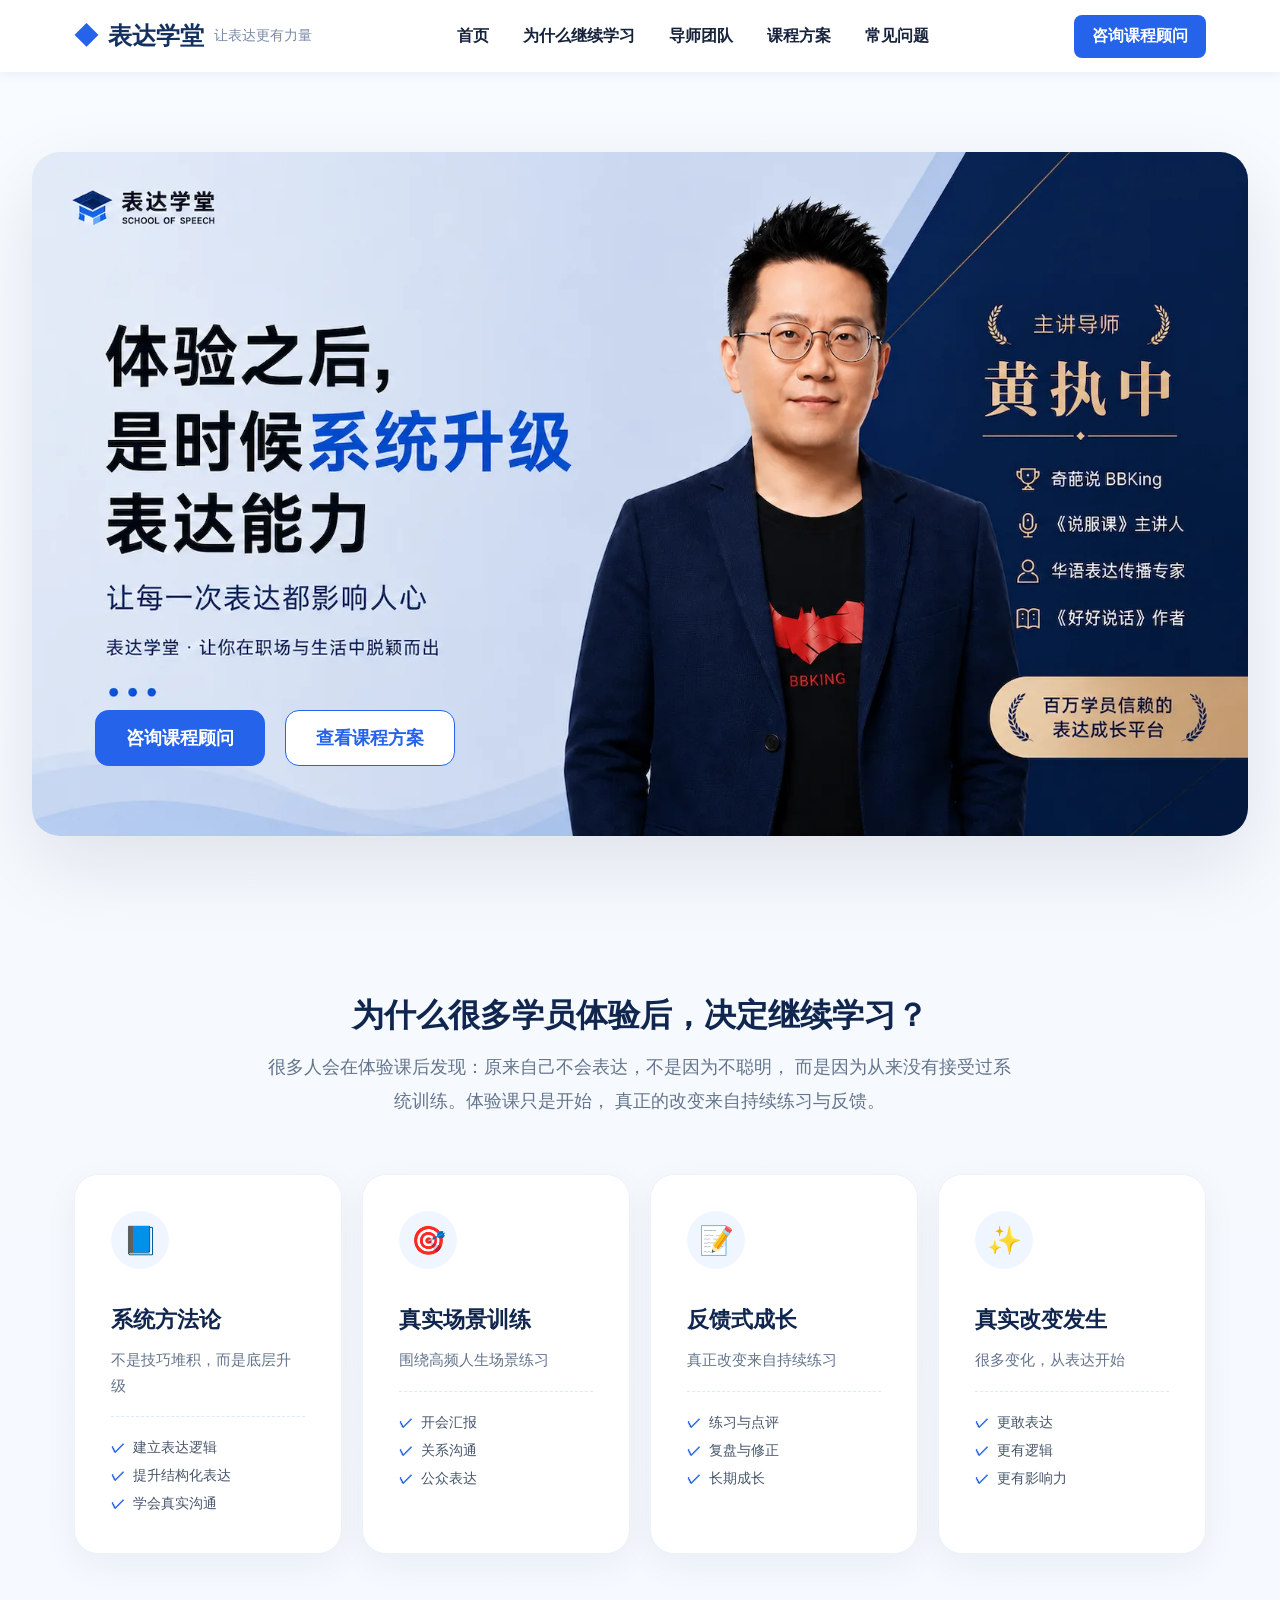
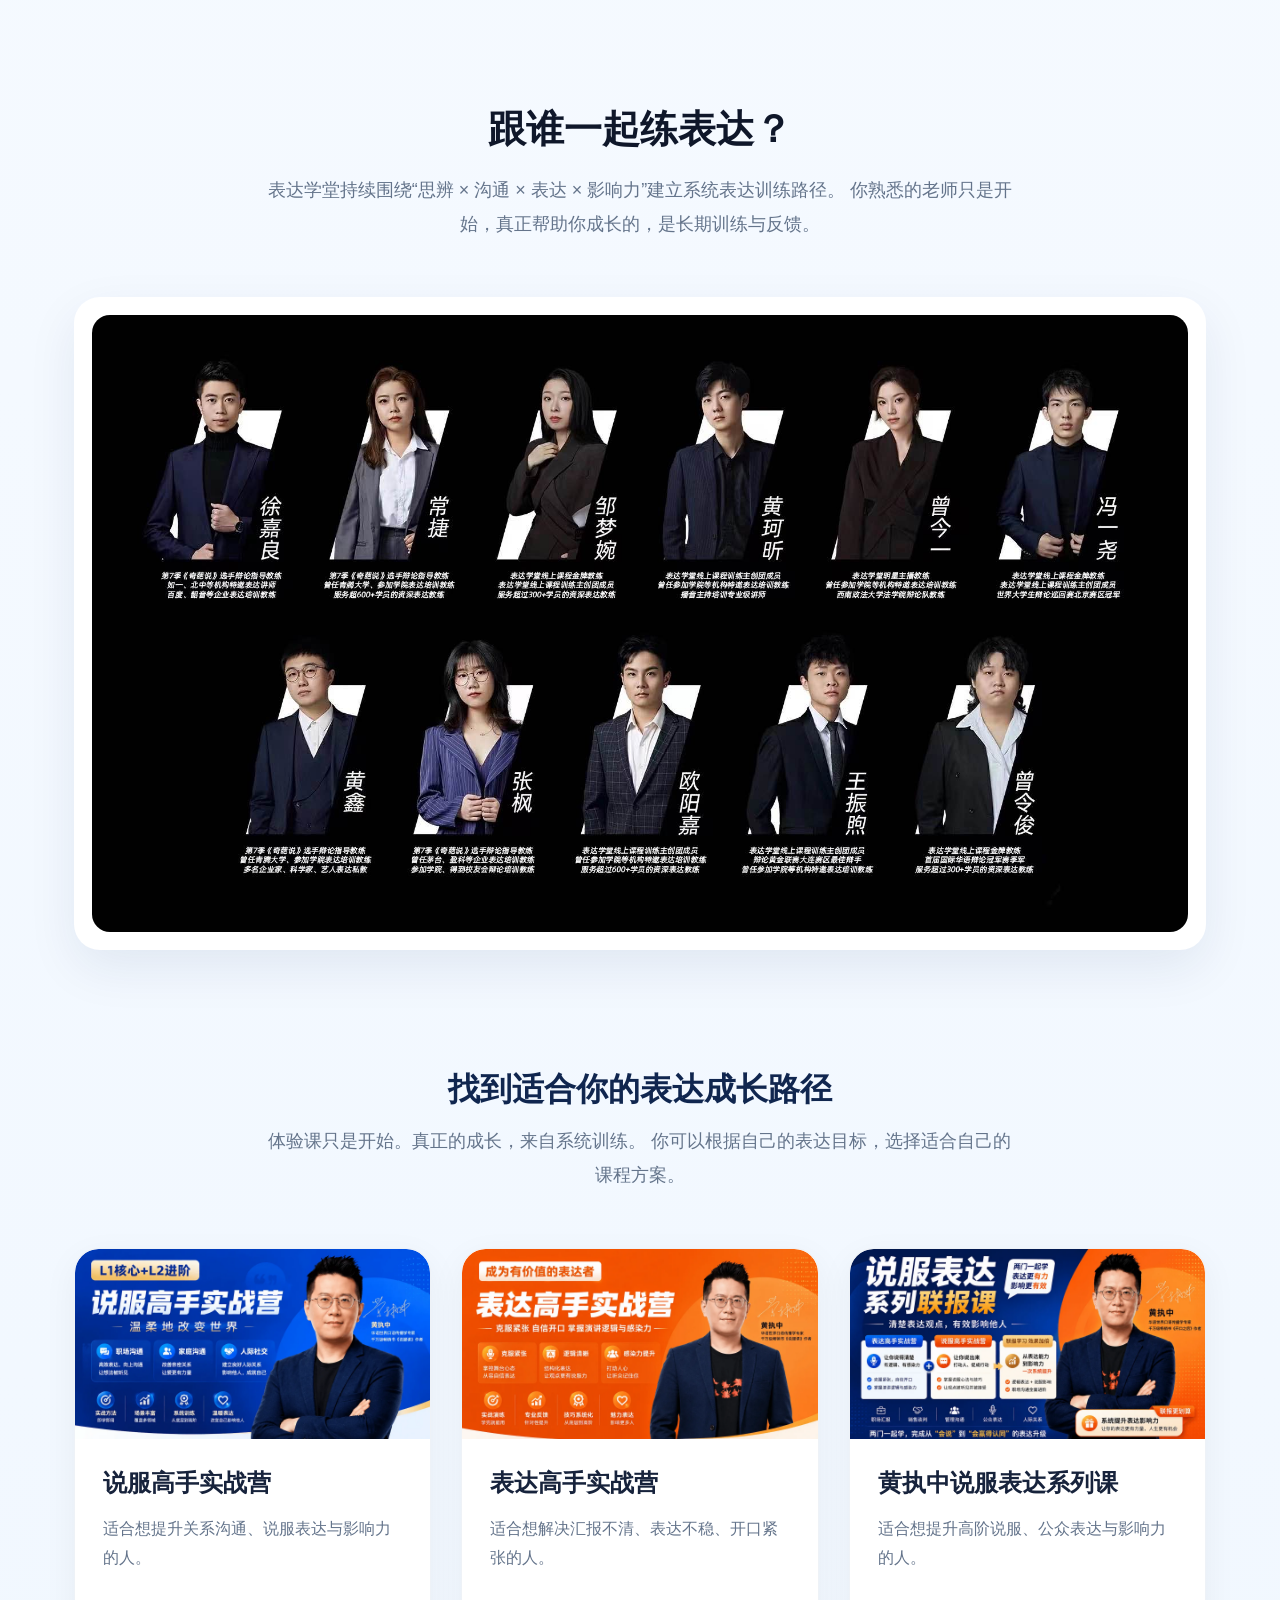
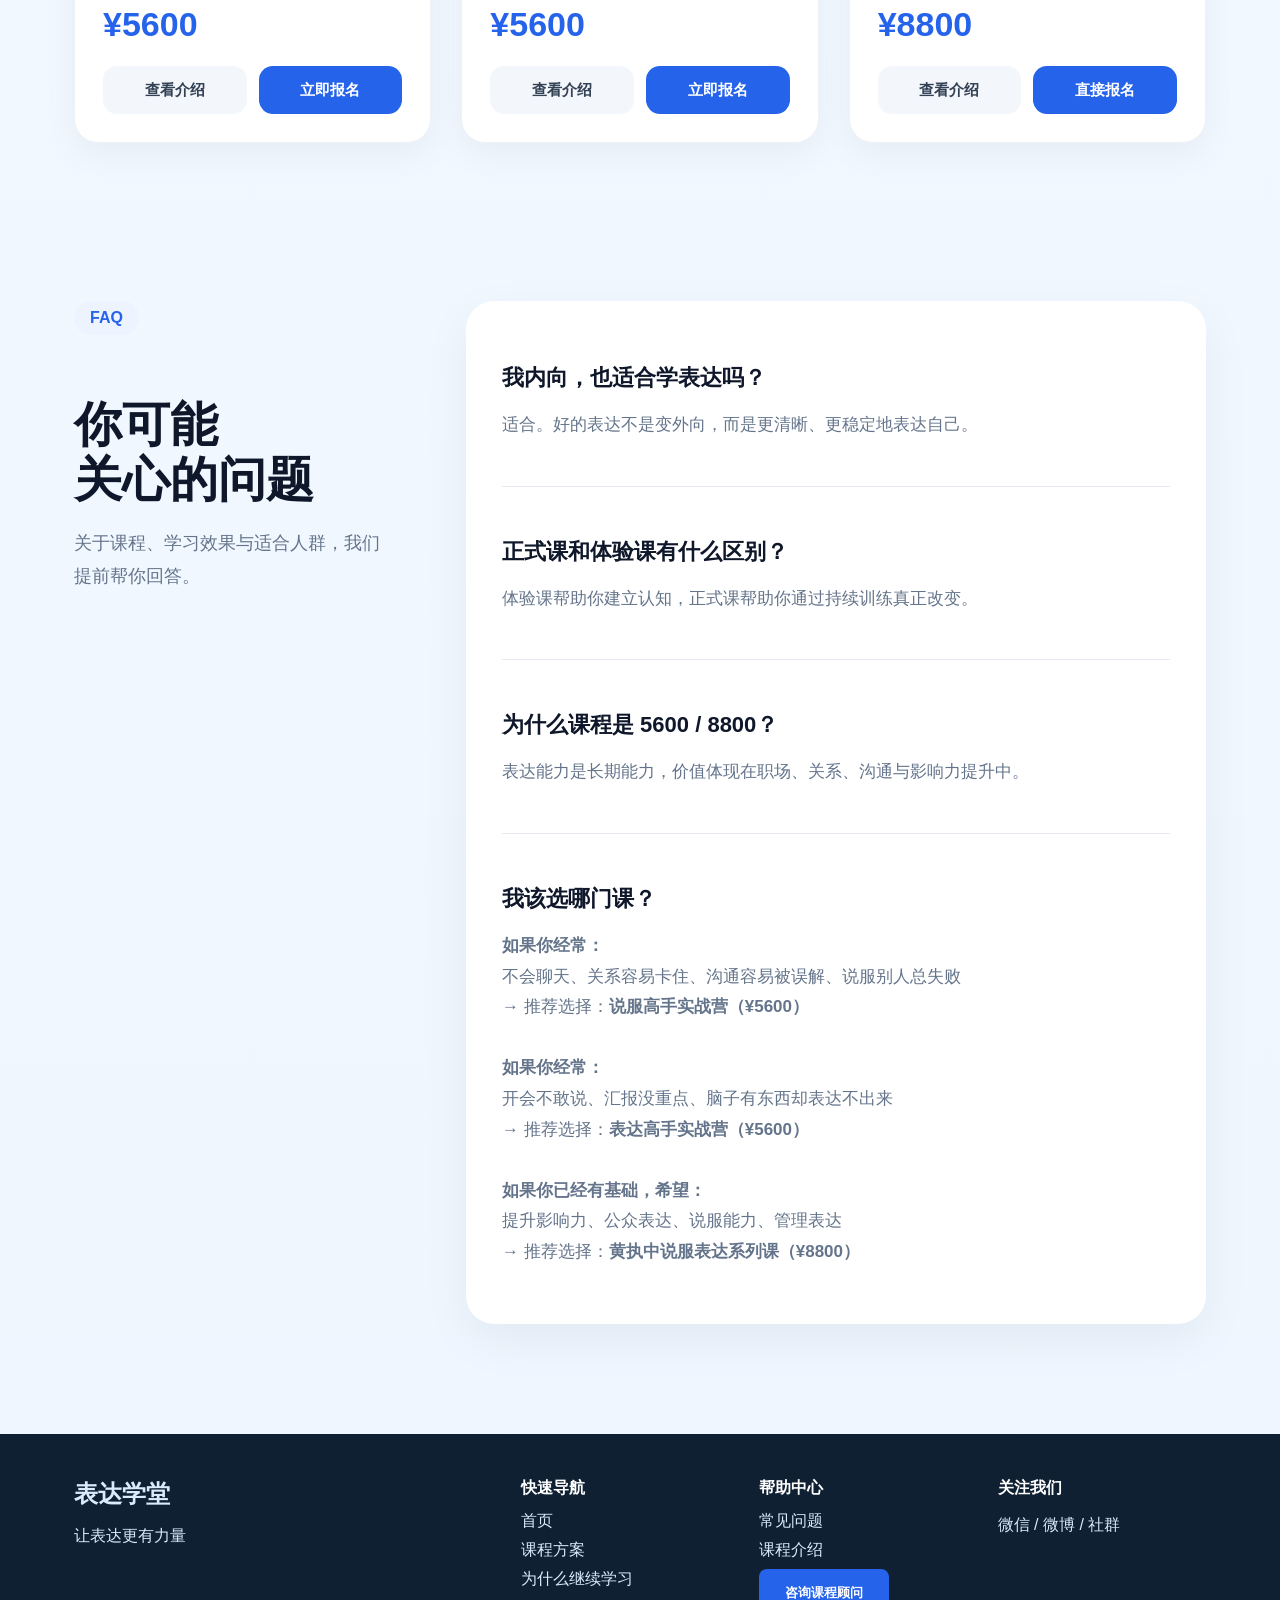
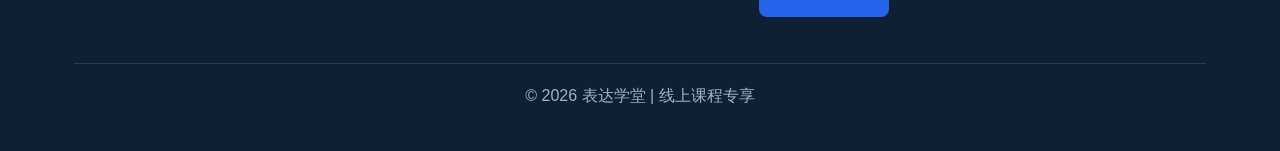
==== commit c847e878: "Update index.html" ====
--- a/day3/index.html
+++ b/day3/index.html
@@ -1,3 +1,4 @@
+
 <!DOCTYPE html>
 <html lang="zh-CN">
 <head>
@@ -5,12 +6,225 @@
   <meta name="viewport" content="width=device-width, initial-scale=1.0" />
   <title>表达学堂｜表达成长课程方案</title>
   <link rel="stylesheet" href="css/style.css" />
+
+  <style>
+    .hero {
+      align-items: center;
+      gap: 80px;
+    }
+
+    .hero-text {
+      max-width: 560px;
+    }
+
+    .hero-tag {
+      display: inline-block;
+      margin-bottom: 18px;
+      padding: 8px 16px;
+      border-radius: 999px;
+      background: #eef4ff;
+      color: #2563eb;
+      font-weight: 700;
+      font-size: 15px;
+    }
+
+    .hero-text h1 {
+      font-size: 56px;
+      line-height: 1.15;
+      letter-spacing: -1px;
+      margin-bottom: 28px;
+    }
+
+    .hero-text > p:not(.hero-tag) {
+      font-size: 20px;
+      line-height: 1.9;
+      color: #475569;
+      max-width: 520px;
+    }
+
+    .hero-img img {
+      border-radius: 28px;
+    }
+
+    #wechatModal {
+      position: fixed;
+      inset: 0;
+      background: rgba(0,0,0,.55);
+      display: none;
+      justify-content: center;
+      align-items: center;
+      z-index: 9999;
+    }
+
+    #wechatModal.show {
+      display: flex;
+    }
+
+    #wechatModal .qr-modal {
+      width: 420px;
+      max-width: 92%;
+      background: #fff;
+      border-radius: 20px;
+      padding: 36px;
+      text-align: center;
+      position: relative;
+      box-shadow: 0 20px 60px rgba(0,0,0,.15);
+    }
+
+    #wechatModal h2 {
+      font-size: 30px;
+      margin-bottom: 12px;
+      color: #111827;
+    }
+
+    .qr-subtitle {
+      color: #6b7280;
+      line-height: 1.8;
+      margin-bottom: 24px;
+    }
+
+    .wechat-qr {
+      width: 260px;
+      border-radius: 20px;
+      margin: 0 auto 20px;
+      display: block;
+      box-shadow: 0 8px 30px rgba(0,0,0,.08);
+    }
+
+    .scan-tip {
+      background: #f4f7ff;
+      padding: 16px;
+      border-radius: 14px;
+      line-height: 1.8;
+      margin-bottom: 16px;
+    }
+
+    .safe-tip {
+      color: #6b7280;
+      font-size: 14px;
+    }
+
+    .course-card .card-actions {
+      display: grid;
+      grid-template-columns: 1fr 1fr;
+      gap: 12px;
+      margin-top: 20px;
+    }
+
+    .course-card .card-actions button,
+    .course-card .card-actions a {
+      min-height: 48px;
+      border-radius: 14px;
+      display: flex;
+      align-items: center;
+      justify-content: center;
+      text-decoration: none;
+      font-weight: 700;
+      border: none;
+      cursor: pointer;
+      font-size: 15px;
+    }
+
+    .course-card .card-actions button {
+      background: #f3f6fb;
+      color: #334155;
+    }
+
+    .course-card .card-actions a {
+      background: #2563eb;
+      color: #fff;
+    }
+
+    .course-card .course-body p {
+      min-height: 72px;
+    }
+
+    .faq {
+      max-width: 1180px;
+      margin: 110px auto;
+      padding: 0 24px;
+    }
+
+    .faq-wrap {
+      display: grid;
+      grid-template-columns: 320px 1fr;
+      gap: 72px;
+      align-items: start;
+    }
+
+    .faq-tag {
+      display: inline-block;
+      padding: 8px 16px;
+      background: #eef4ff;
+      color: #2563eb;
+      border-radius: 999px;
+      font-weight: 700;
+      margin-bottom: 22px;
+    }
+
+    .faq-left h2 {
+      font-size: 48px;
+      line-height: 1.15;
+      margin-bottom: 20px;
+      color: #0f172a;
+    }
+
+    .faq-left p {
+      font-size: 18px;
+      line-height: 1.8;
+      color: #64748b;
+    }
+
+    .faq-list {
+      background: #fff;
+      border-radius: 28px;
+      padding: 12px 36px;
+      box-shadow: 0 16px 50px rgba(15,23,42,.06);
+    }
+
+    .faq-row {
+      padding: 28px 0;
+      border-bottom: 1px solid #e5eaf3;
+    }
+
+    .faq-row:last-child {
+      border-bottom: none;
+    }
+
+    .faq-row h3 {
+      font-size: 22px;
+      margin-bottom: 10px;
+      color: #0f172a;
+    }
+
+    .faq-row p {
+      font-size: 17px;
+      line-height: 1.8;
+      color: #64748b;
+    }
+
+    @media (max-width: 900px) {
+      .hero {
+        gap: 40px;
+      }
+
+      .hero-text h1 {
+        font-size: 40px;
+      }
+
+      .faq-wrap {
+        grid-template-columns: 1fr;
+        gap: 32px;
+      }
+
+      .faq-left h2 {
+        font-size: 38px;
+      }
+    }
+  </style>
 </head>
 
 <body>
-
-  <!-- ================= 页面主体（你原来的不动） ================= -->
-
   <header class="topbar">
     <div class="nav-wrap">
       <a class="brand" href="#home">
@@ -21,124 +235,338 @@
 
       <nav class="nav">
         <a href="#home">首页</a>
+        <a href="#about">为什么继续学习</a>
+        <a href="#cases">导师团队</a>
         <a href="#courses">课程方案</a>
+        <a href="#faq">常见问题</a>
       </nav>
 
-      <a class="login-btn" href="javascript:void(0)" onclick="openWechat()">
-        咨询课程顾问
-      </a>
+      <a class="login-btn" href="javascript:void(0)" onclick="openWechat()">咨询课程顾问</a>
     </div>
   </header>
 
   <main id="home">
-
-    <!-- ====== 示例课程 ====== -->
+  
+<section class="hero poster-hero">
+  <img src="images/hero-huang.webp" alt="黄执中说服表达课程">
+
+  <div class="poster-actions">
+    <a class="primary-btn" href="javascript:void(0)" onclick="openWechat()">咨询课程顾问</a>
+    <a class="ghost-btn" href="#courses">查看课程方案</a>
+  </div>
+</section>
+
+
+
+    <section class="about" id="about">
+      <h2>为什么很多学员体验后，决定继续学习？</h2>
+
+      <p class="section-desc">
+        很多人会在体验课后发现：原来自己不会表达，不是因为不聪明，
+        而是因为从来没有接受过系统训练。体验课只是开始，
+        真正的改变来自持续练习与反馈。
+      </p>
+
+      <div class="features">
+        <div class="feature">
+          <span>📘</span>
+          <h3>系统方法论</h3>
+          <p>不是技巧堆积，而是底层升级</p>
+          <ul>
+            <li>建立表达逻辑</li>
+            <li>提升结构化表达</li>
+            <li>学会真实沟通</li>
+          </ul>
+        </div>
+
+        <div class="feature">
+          <span>🎯</span>
+          <h3>真实场景训练</h3>
+          <p>围绕高频人生场景练习</p>
+          <ul>
+            <li>开会汇报</li>
+            <li>关系沟通</li>
+            <li>公众表达</li>
+          </ul>
+        </div>
+
+        <div class="feature">
+          <span>📝</span>
+          <h3>反馈式成长</h3>
+          <p>真正改变来自持续练习</p>
+          <ul>
+            <li>练习与点评</li>
+            <li>复盘与修正</li>
+            <li>长期成长</li>
+          </ul>
+        </div>
+
+        <div class="feature">
+          <span>✨</span>
+          <h3>真实改变发生</h3>
+          <p>很多变化，从表达开始</p>
+          <ul>
+            <li>更敢表达</li>
+            <li>更有逻辑</li>
+            <li>更有影响力</li>
+          </ul>
+        </div>
+      </div>
+    </section>
+
+    <section class="coach-team" id="cases">
+      <h2>跟谁一起练表达？</h2>
+
+      <p class="section-desc">
+        表达学堂持续围绕“思辨 × 沟通 × 表达 × 影响力”建立系统表达训练路径。
+        你熟悉的老师只是开始，真正帮助你成长的，是长期训练与反馈。
+      </p>
+
+      <div class="coach-team-card">
+        <img src="images/coach-team.jpg" alt="表达学堂教练团队">
+      </div>
+    </section>
+
     <section class="courses" id="courses">
-
-      <div class="course-card">
-        <h3>说服高手实战营</h3>
-        <p>提升关系沟通与影响力</p>
-
-        <a href="https://s.bluedothub.cn/VM5bxbV"
-           target="_blank"
-           onclick="sendReminder('立即报名：说服高手实战营')">
-           立即报名
-        </a>
+      <h2>找到适合你的表达成长路径</h2>
+
+      <p class="section-desc">
+        体验课只是开始。真正的成长，来自系统训练。
+        你可以根据自己的表达目标，选择适合自己的课程方案。
+      </p>
+
+      <div class="course-grid">
+        <article class="course-card">
+          <img src="images/shuofu.webp" alt="说服高手实战营">
+          <div class="course-body">
+            <h3>说服高手实战营</h3>
+            <p>适合想提升关系沟通、说服表达与影响力的人。</p>
+            <strong>¥5600</strong>
+
+            <div class="card-actions">
+              <button onclick="openCourse(0)">查看介绍</button>
+              <a href="https://s.bluedothub.cn/VM5bxbV" target="_blank" onclick="sendReminder('立即报名：说服高手实战营')">立即报名</a>
+            </div>
+          </div>
+        </article>
+
+        <article class="course-card">
+          <img src="images/biaoda.webp" alt="表达高手实战营">
+          <div class="course-body">
+            <h3>表达高手实战营</h3>
+            <p>适合想解决汇报不清、表达不稳、开口紧张的人。</p>
+            <strong>¥5600</strong>
+
+            <div class="card-actions">
+              <button onclick="openCourse(1)">查看介绍</button>
+              <a href="https://s.bluedothub.cn/Vd4vapV" target="_blank" onclick="sendReminder('立即报名：表达高手实战营')">立即报名</a>
+            </div>
+          </div>
+        </article>
+
+        <article class="course-card">
+          <img src="images/huang.webp" alt="黄执中说服表达系列课">
+          <div class="course-body">
+            <h3>黄执中说服表达系列课</h3>
+            <p>适合想提升高阶说服、公众表达与影响力的人。</p>
+            <strong>¥8800</strong>
+
+            <div class="card-actions">
+              <button onclick="openCourse(2)">查看介绍</button>
+              <a href="https://s.bluedothub.cn/Ea4LaaK" target="_blank" onclick="sendReminder('直接报名：黄执中说服表达系列课')">直接报名</a>
+            </div>
+          </div>
+        </article>
       </div>
-
     </section>
 
+    <section class="faq" id="faq">
+      <div class="faq-wrap">
+        <div class="faq-left">
+          <span class="faq-tag">FAQ</span>
+          <h2>你可能<br>关心的问题</h2>
+          <p>关于课程、学习效果与适合人群，我们提前帮你回答。</p>
+        </div>
+
+        <div class="faq-list">
+          <div class="faq-row">
+            <h3>我内向，也适合学表达吗？</h3>
+            <p>适合。好的表达不是变外向，而是更清晰、更稳定地表达自己。</p>
+          </div>
+
+          <div class="faq-row">
+            <h3>正式课和体验课有什么区别？</h3>
+            <p>体验课帮助你建立认知，正式课帮助你通过持续训练真正改变。</p>
+          </div>
+
+          <div class="faq-row">
+            <h3>为什么课程是 5600 / 8800？</h3>
+            <p>表达能力是长期能力，价值体现在职场、关系、沟通与影响力提升中。</p>
+          </div>
+
+<div class="faq-row">
+  <h3>我该选哪门课？</h3>
+
+  <p>
+    <strong>如果你经常：</strong><br>
+    不会聊天、关系容易卡住、沟通容易被误解、说服别人总失败<br>
+    → 推荐选择：<strong>说服高手实战营（¥5600）</strong>
+    <br><br>
+
+    <strong>如果你经常：</strong><br>
+    开会不敢说、汇报没重点、脑子有东西却表达不出来<br>
+    → 推荐选择：<strong>表达高手实战营（¥5600）</strong>
+    <br><br>
+
+    <strong>如果你已经有基础，希望：</strong><br>
+    提升影响力、公众表达、说服能力、管理表达<br>
+    → 推荐选择：<strong>黄执中说服表达系列课（¥8800）</strong>
+  </p>
+</div>
+
+        </div>
+      </div>
+    </section>
   </main>
 
-  <!-- ================= 弹窗 ================= -->
-  <div id="wechatModal" class="modal">
+  <footer class="footer" id="contact">
+    <div class="footer-brand">
+      <strong>表达学堂</strong>
+      <p>让表达更有力量</p>
+    </div>
+
+    <div>
+      <h4>快速导航</h4>
+      <a href="#home">首页</a>
+      <a href="#courses">课程方案</a>
+      <a href="#about">为什么继续学习</a>
+    </div>
+
+    <div>
+      <h4>帮助中心</h4>
+      <a href="#faq">常见问题</a>
+      <a href="#courses">课程介绍</a>
+     <button
+  id="modalBuy"
+  class="primary-btn"
+  type="button"
+  onclick="event.preventDefault(); event.stopPropagation(); closeCourse(); openWechat();">
+  咨询课程顾问
+</button>
+    </div>
+
+    <div>
+      <h4>关注我们</h4>
+      <p>微信 / 微博 / 社群</p>
+    </div>
+
+    <p class="copyright">© 2026 表达学堂 | 线上课程专享</p>
+  </footer>
+
+  <div class="modal" id="courseModal" aria-hidden="true">
     <div class="modal-card">
-      <button onclick="closeWechat()">×</button>
-      <h2>咨询课程顾问</h2>
-      <p>添加老师获取学习方案</p>
+      <button class="modal-close" onclick="closeCourse()">×</button>
+      <img id="modalImage" src="images/shuofu-detail.jpg" alt="课程详情图">
+      <h3 id="modalTitle">课程标题</h3>
+      <p id="modalText">课程介绍</p>
+      <a id="modalBuy" class="primary-btn" href="javascript:void(0)" onclick="openWechat()">咨询课程顾问</a>
     </div>
   </div>
 
-  <!-- ================= 核心 JS（已修复） ================= -->
+  <div class="modal" id="wechatModal" aria-hidden="true">
+    <div class="modal-card qr-modal">
+      <button class="modal-close" onclick="closeWechat()">×</button>
+
+      <h2>添加课程顾问</h2>
+
+      <p class="qr-subtitle">
+        咨询适合你的课程方案<br>
+        获取学习建议与报名指引
+      </p>
+
+      <img src="images/wechat-qr.webp" alt="课程顾问二维码" class="wechat-qr">
+
+      <div class="scan-tip">
+        <strong>扫码方式：</strong><br>
+        微信扫码添加<br>
+        或长按保存二维码后微信识别
+      </div>
+
+      <div class="safe-tip">🔒 仅用于课程咨询，不会骚扰</div>
+    </div>
+  </div>
+
+  <script src="js/script.js"></script>
+
   <script>
-
-    /***********************
-     * 1️⃣ 配置区（必须改）
-     ***********************/
-    const REMINDER_API_URL = "https://【你的完整云函数HTTP触发地址】";
+    // ================================
+    // 官网点击提醒系统配置
+    // 1）把下面的 URL 替换成你的腾讯云函数 URL
+    // 2）王老师测试入口：官网地址后面加 ?sid=wang
+    // ================================
+    const REMINDER_API_URL = "https://1440334414-1wpkw2uyf3.ap-guangzhou.tencentscf.com";
     const DEFAULT_SALES_ID = "wang";
 
-    /***********************
-     * 2️⃣ 获取老师ID（修复未知老师）
-     ***********************/
-    (function initSalesId() {
-      const urlParams = new URLSearchParams(window.location.search);
-      const sid = urlParams.get("sid");
-
+    // 进入官网时读取 sid，并保存客户归属
+    (function saveSalesId() {
+      const params = new URLSearchParams(window.location.search);
+      const sid = params.get('sid');
       if (sid) {
-        localStorage.setItem("sales_id", sid);
-      }
-
-      if (!localStorage.getItem("sales_id")) {
-        localStorage.setItem("sales_id", DEFAULT_SALES_ID);
+        localStorage.setItem('sales_id', sid);
+      } else if (!localStorage.getItem('sales_id')) {
+        localStorage.setItem('sales_id', DEFAULT_SALES_ID);
       }
     })();
 
-    /***********************
-     * 3️⃣ 发送提醒（修复版）
-     ***********************/
+    // 发送提醒到腾讯云函数，再由云函数转发到企业微信群机器人
     function sendReminder(actionName) {
-
-      if (!REMINDER_API_URL || REMINDER_API_URL.includes("【你的完整")) {
-        console.warn("❌ 请先配置云函数URL");
+      if (!REMINDER_API_URL || REMINDER_API_URL.includes('请替换')) {
+        console.warn('请先替换 REMINDER_API_URL 为腾讯云函数 URL');
         return;
       }
 
-      const sid = localStorage.getItem("sales_id") || DEFAULT_SALES_ID;
-
+      const sid = localStorage.getItem('sales_id') || DEFAULT_SALES_ID;
       const payload = {
         sid: sid,
         action: actionName,
         page: window.location.href,
         title: document.title,
-
-        // ✅ 中国时间修复
-        time: new Date().toLocaleString("zh-CN", {
-          timeZone: "Asia/Shanghai",
-          hour12: false
-        })
+        time: new Date().toLocaleString('zh-CN', { hour12: false })
       };
 
-      console.log("📡 点击事件上报：", payload);
-
+      // 使用 no-cors + text/plain，避免浏览器跨域预检导致发送失败
       fetch(REMINDER_API_URL, {
-        method: "POST",
+        method: 'POST',
+        mode: 'no-cors',
         headers: {
-          "Content-Type": "application/json"
+          'Content-Type': 'text/plain;charset=UTF-8'
         },
         body: JSON.stringify(payload)
-      })
-      .then(res => {
-        console.log("✅ 上报成功");
-      })
-      .catch(err => {
-        console.error("❌ 上报失败：", err);
+      }).catch(function(err) {
+        console.error('提醒发送失败：', err);
       });
     }
 
-    /***********************
-     * 4️⃣ 弹窗控制
-     ***********************/
     function openWechat() {
-      sendReminder("咨询课程顾问");
-      document.getElementById("wechatModal").style.display = "block";
+      sendReminder('咨询课程顾问');
+      const modal = document.getElementById('wechatModal');
+      modal.classList.add('show');
+      modal.setAttribute('aria-hidden', 'false');
     }
 
     function closeWechat() {
-      document.getElementById("wechatModal").style.display = "none";
-    }
-
+      const modal = document.getElementById('wechatModal');
+      modal.classList.remove('show');
+      modal.setAttribute('aria-hidden', 'true');
+    }
+
+    window.addEventListener('click', function(e) {
+      const wechatModal = document.getElementById('wechatModal');
+      if (e.target === wechatModal) {
+        closeWechat();
+      }
+    });
   </script>
-
 </body>
 </html>
+
